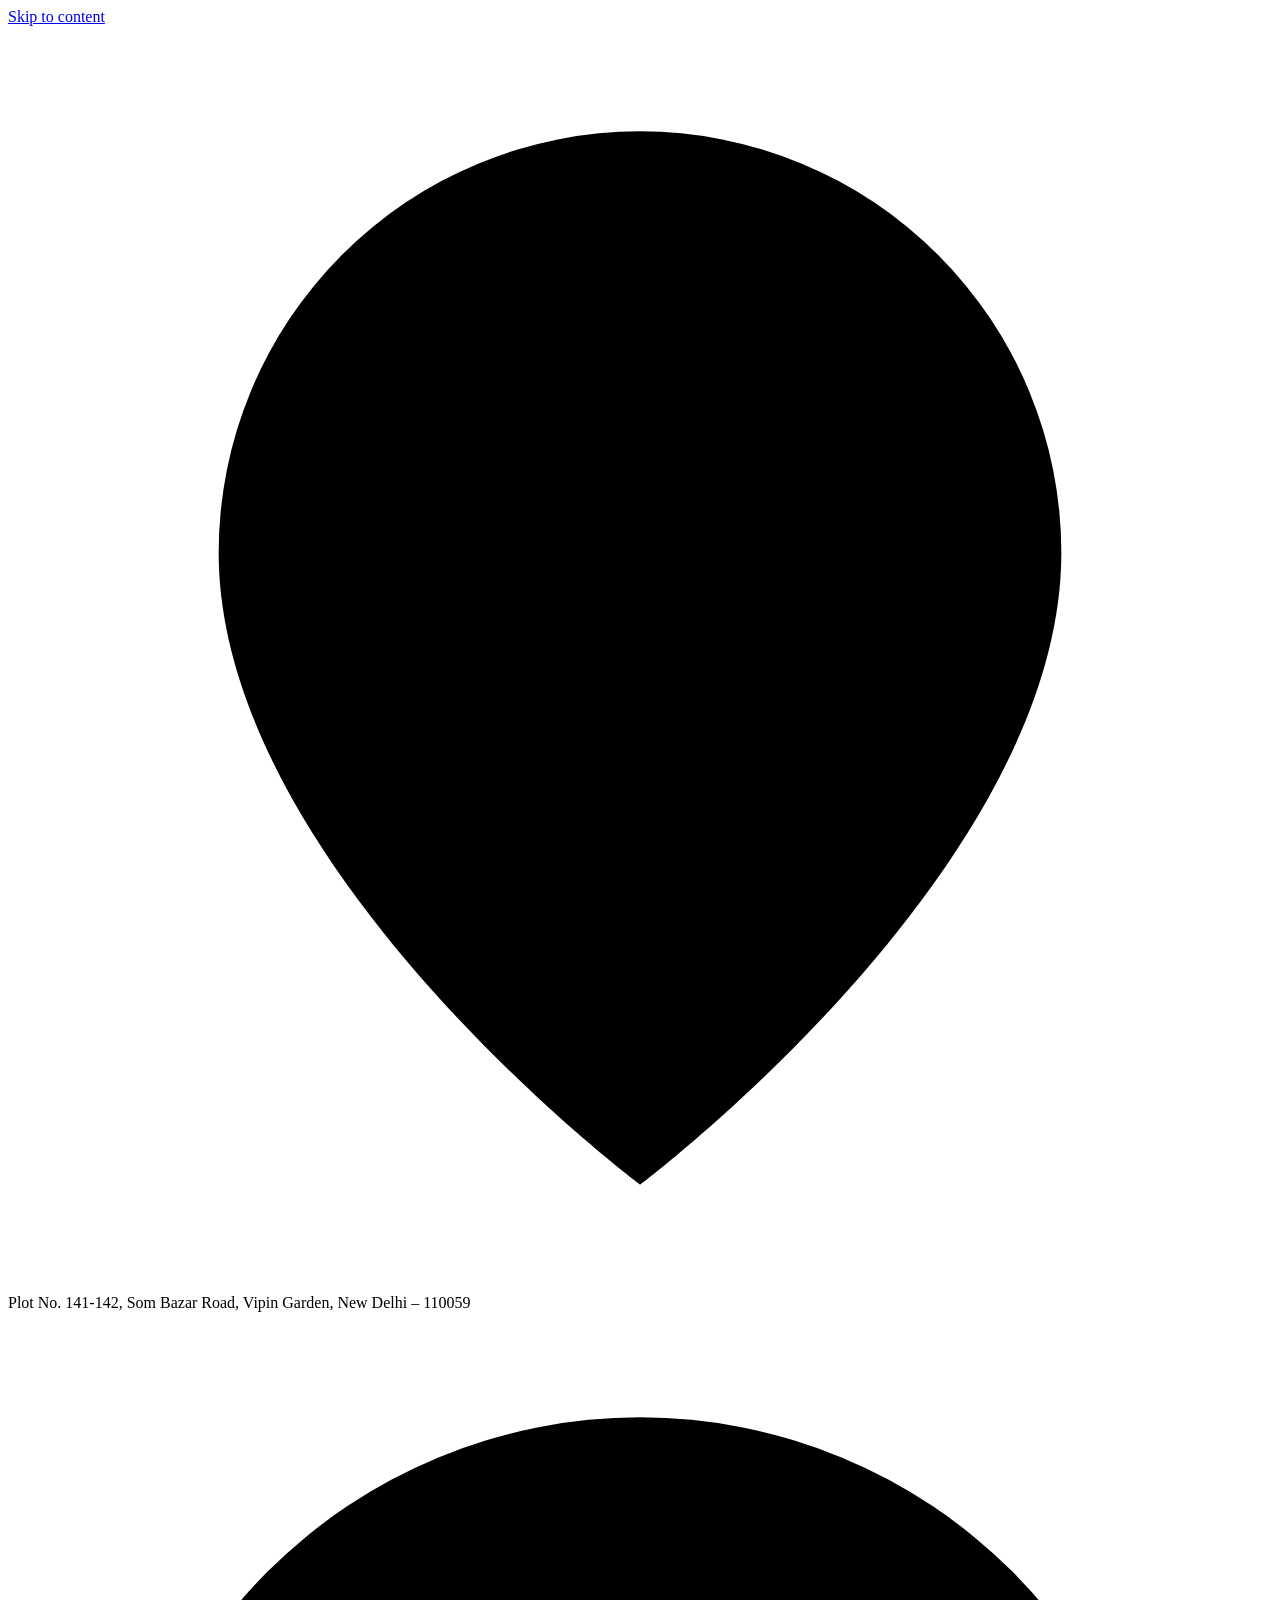
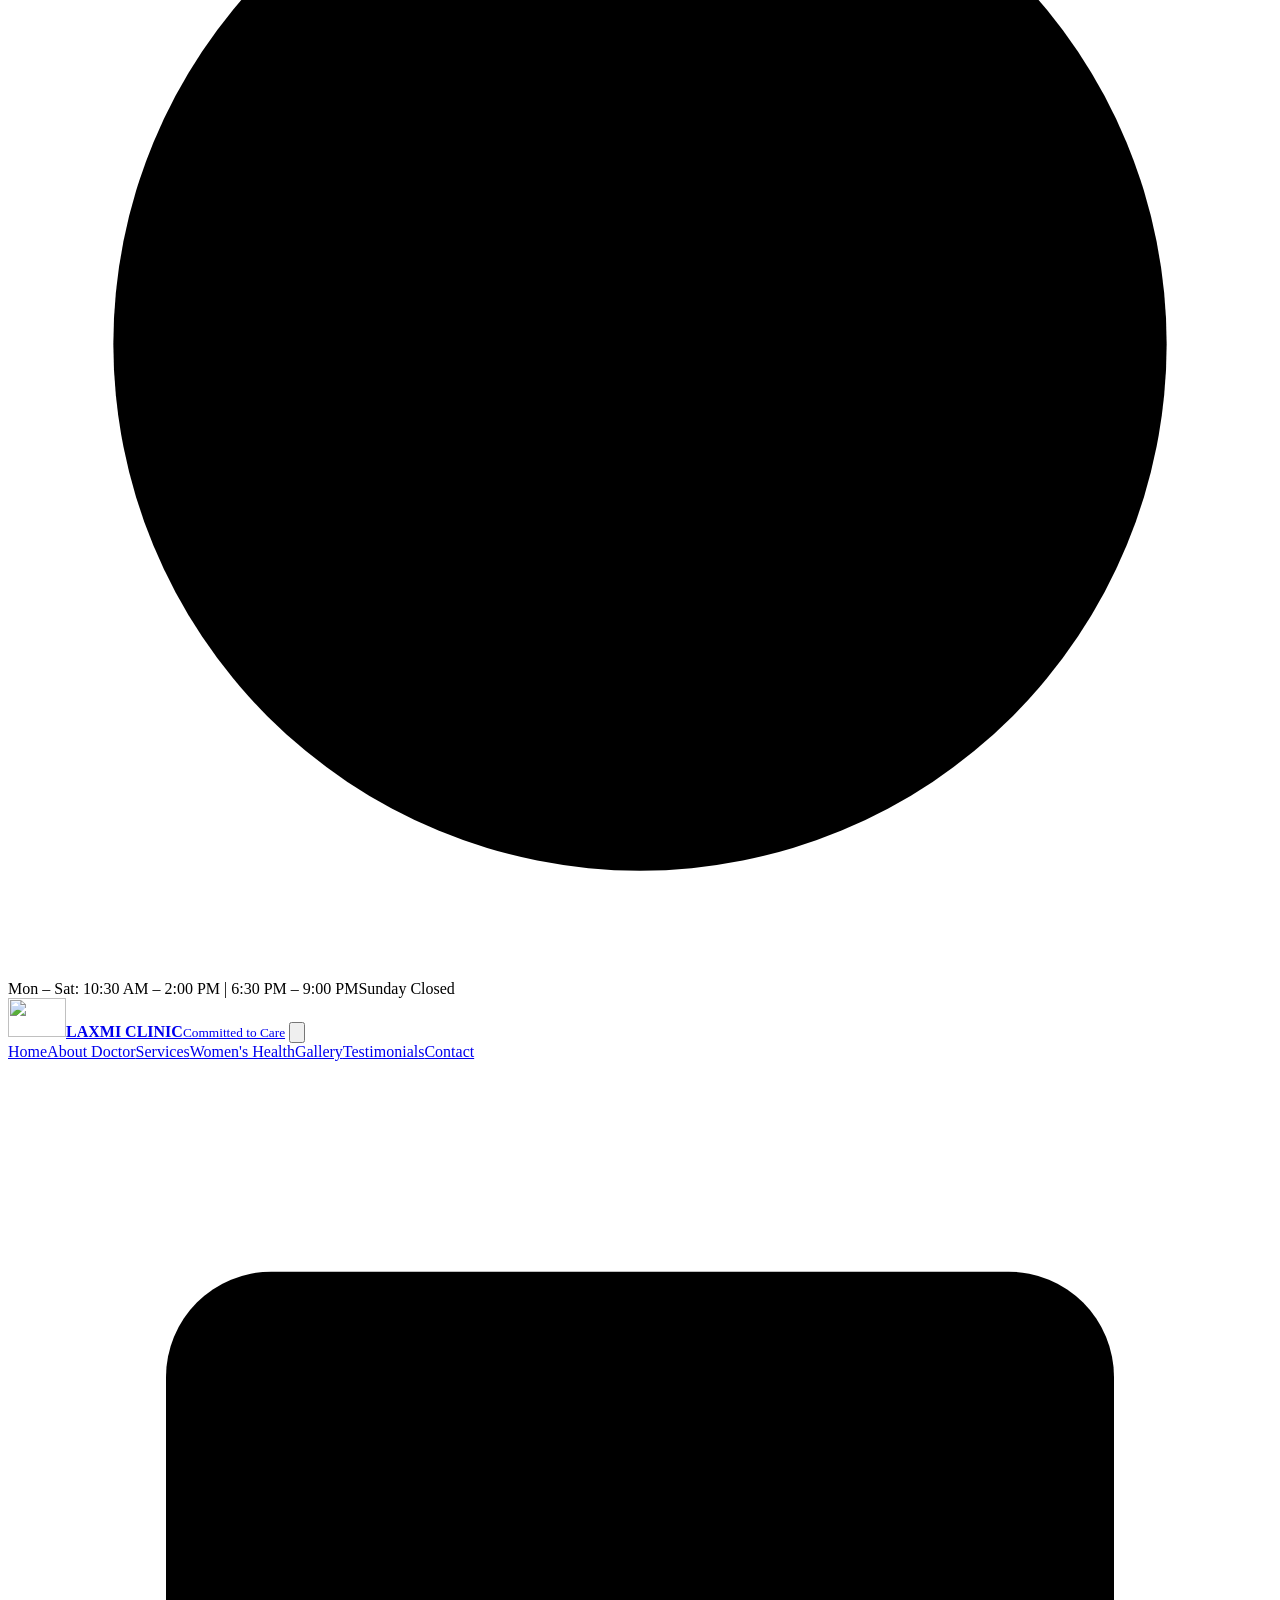
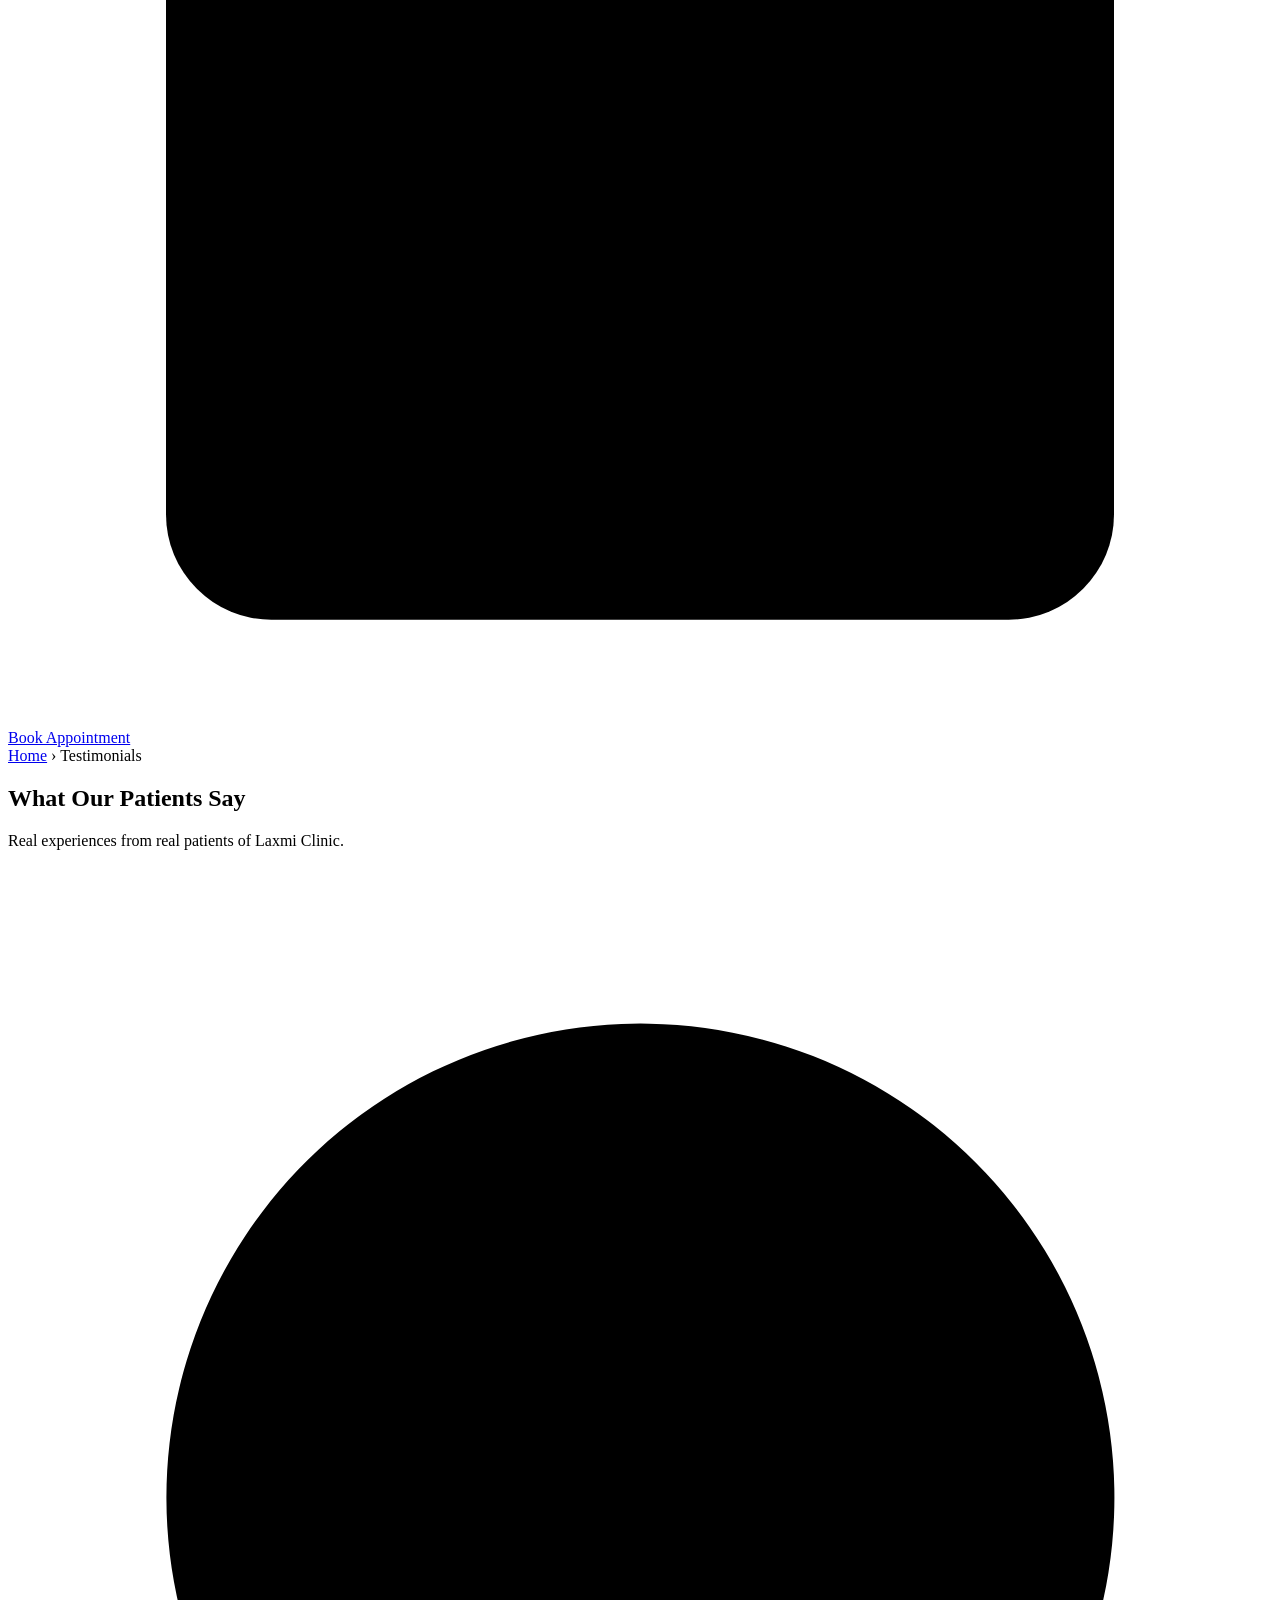
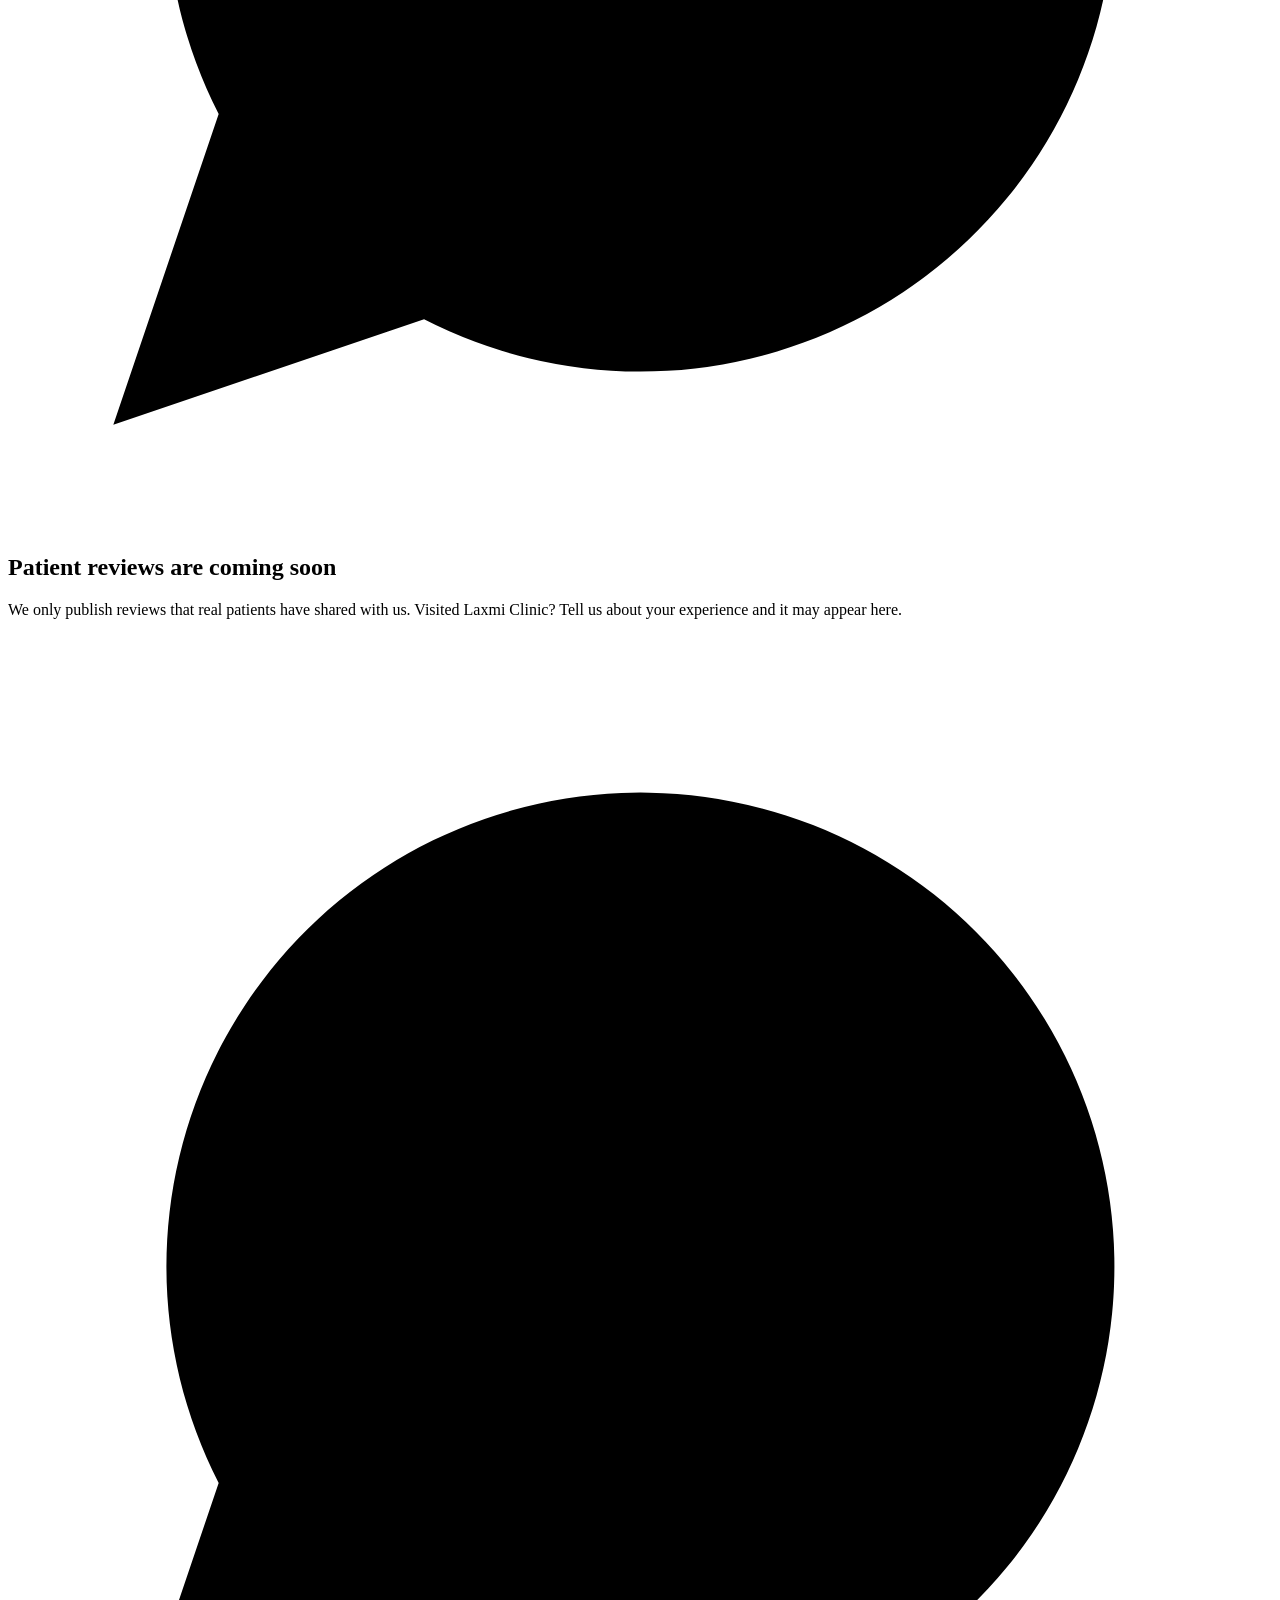
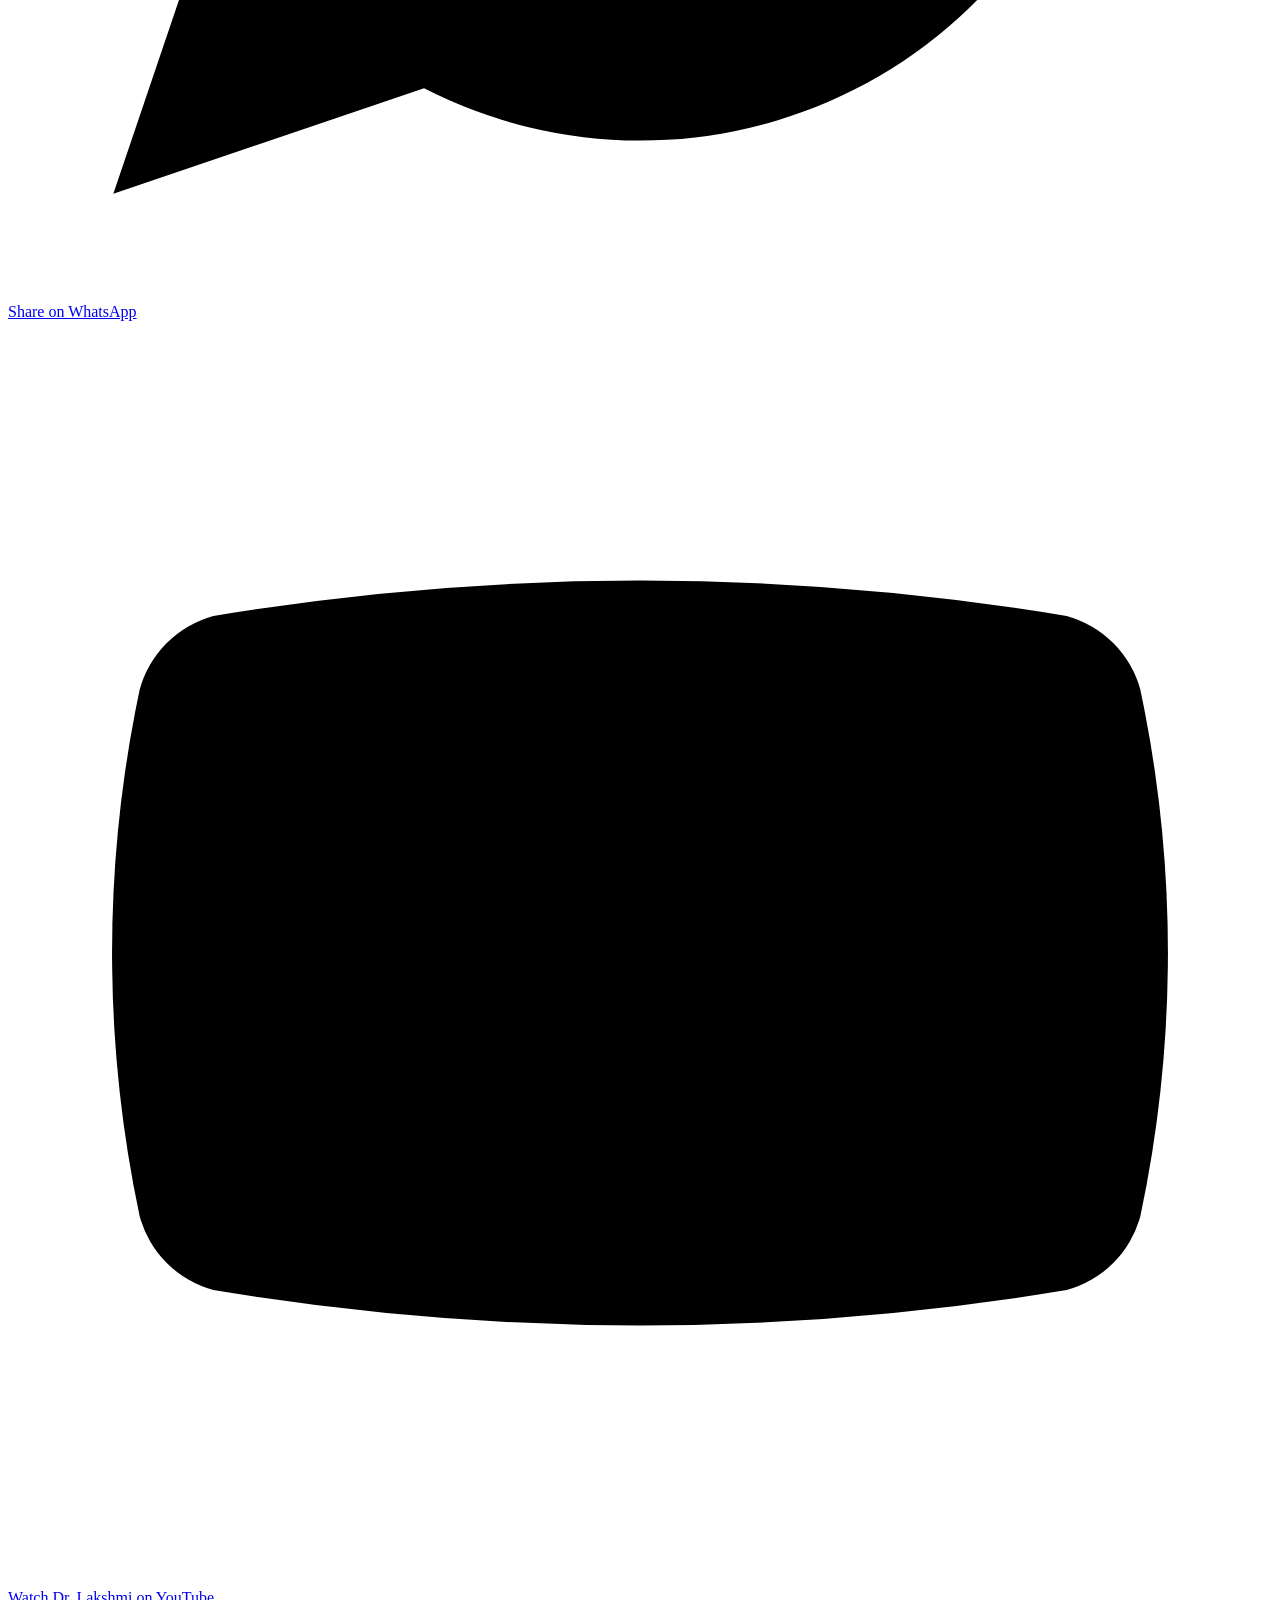
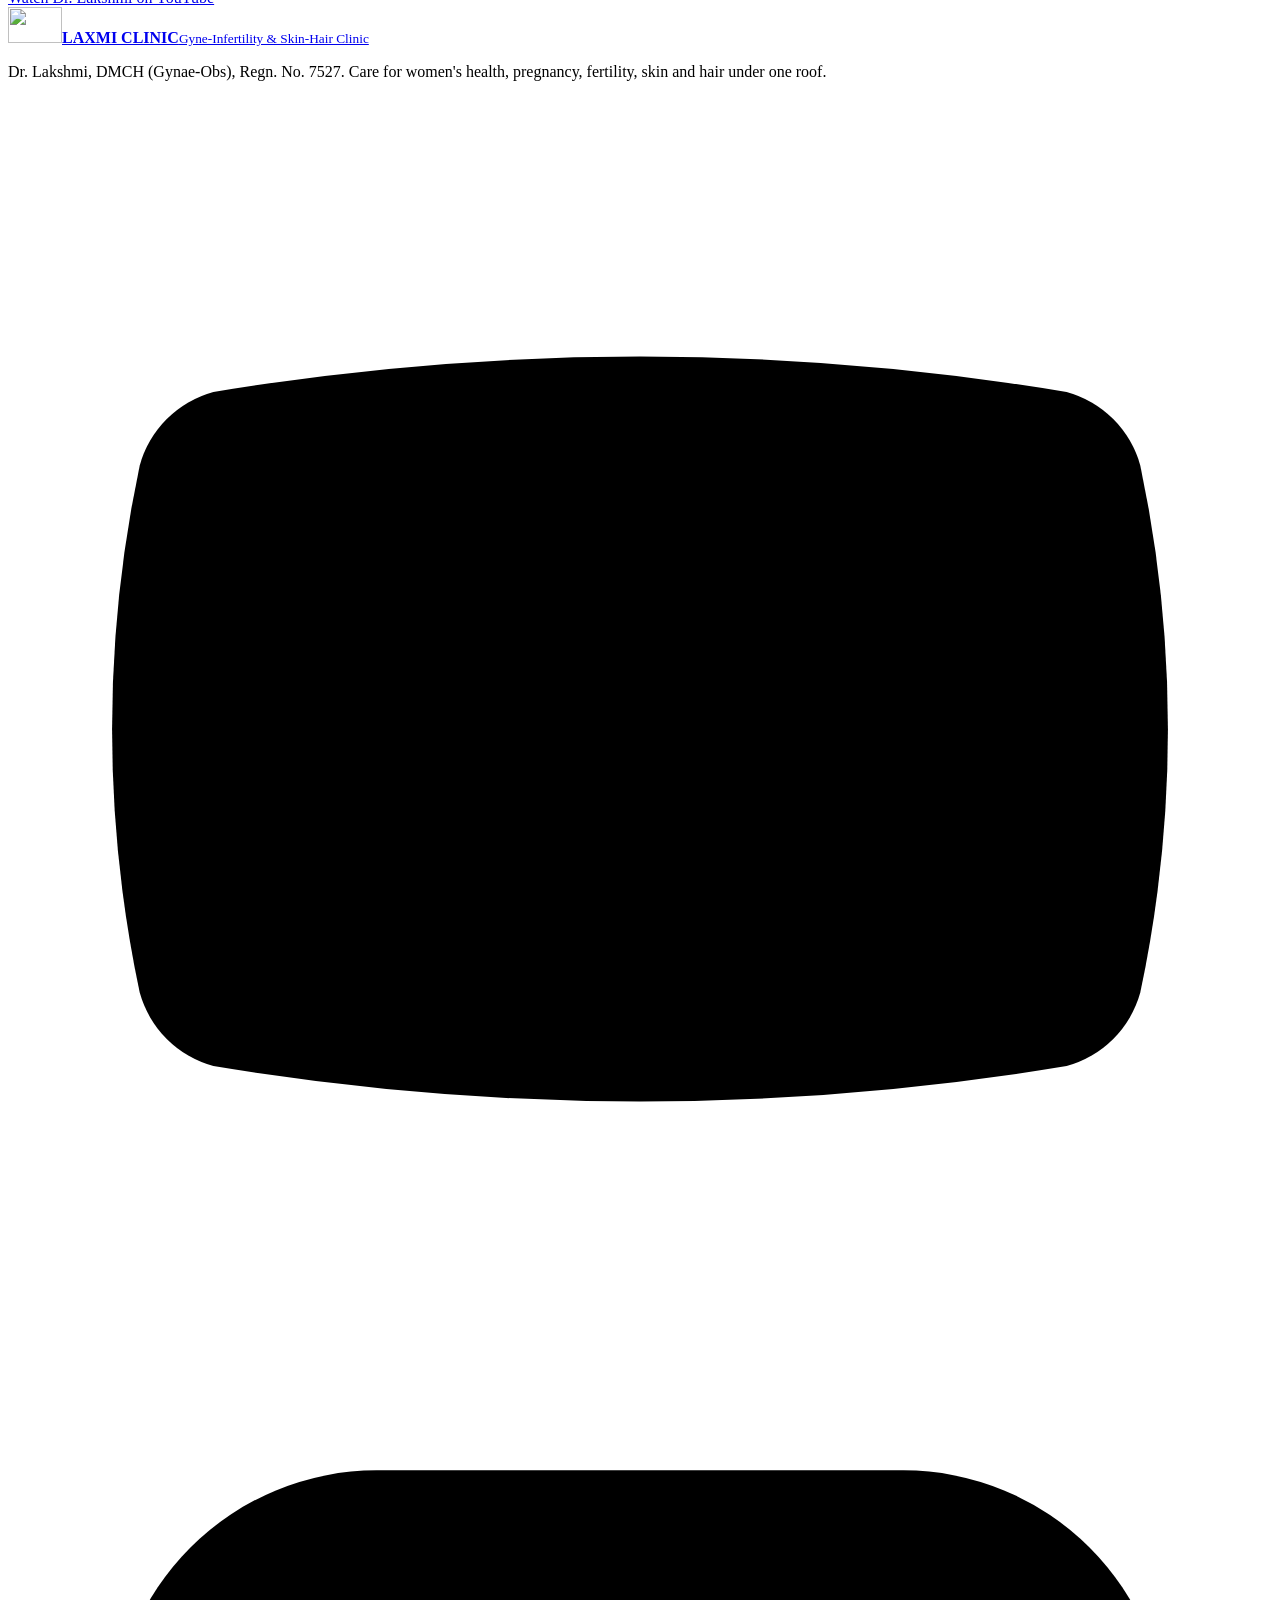
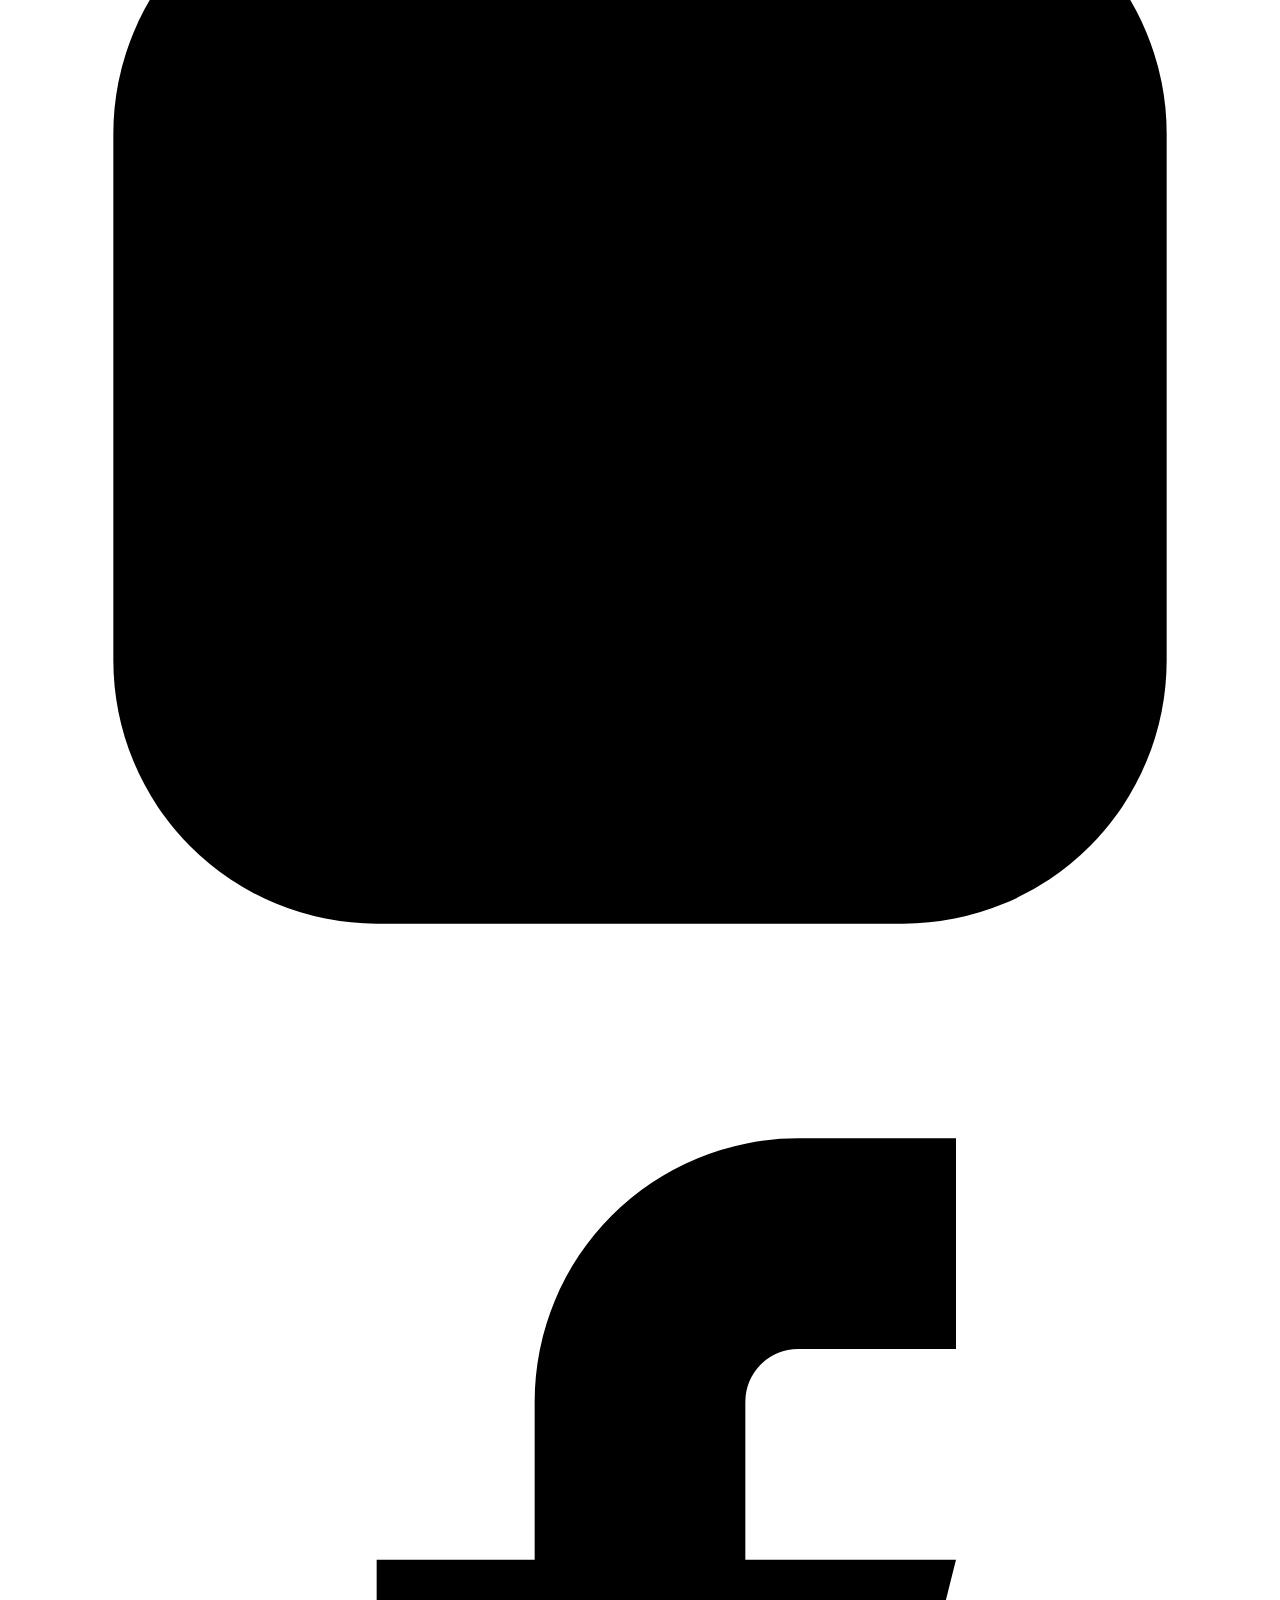
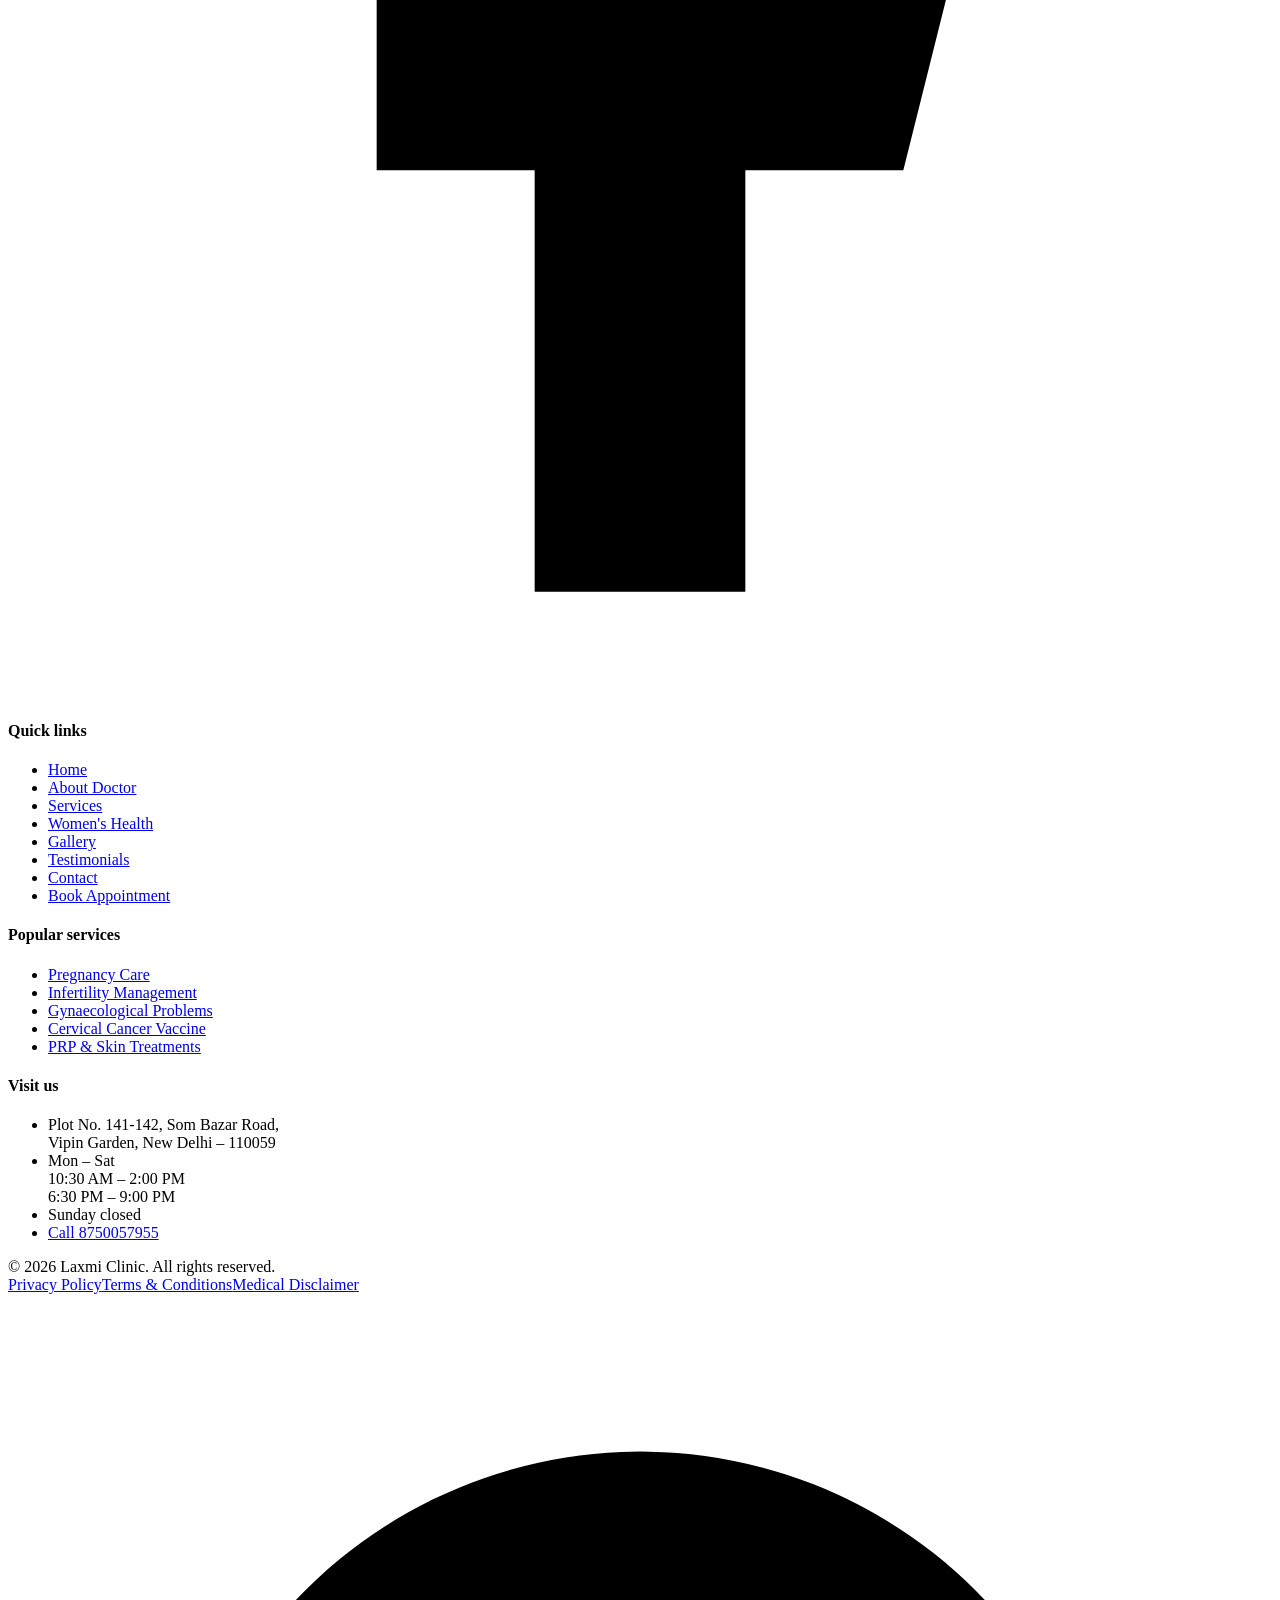
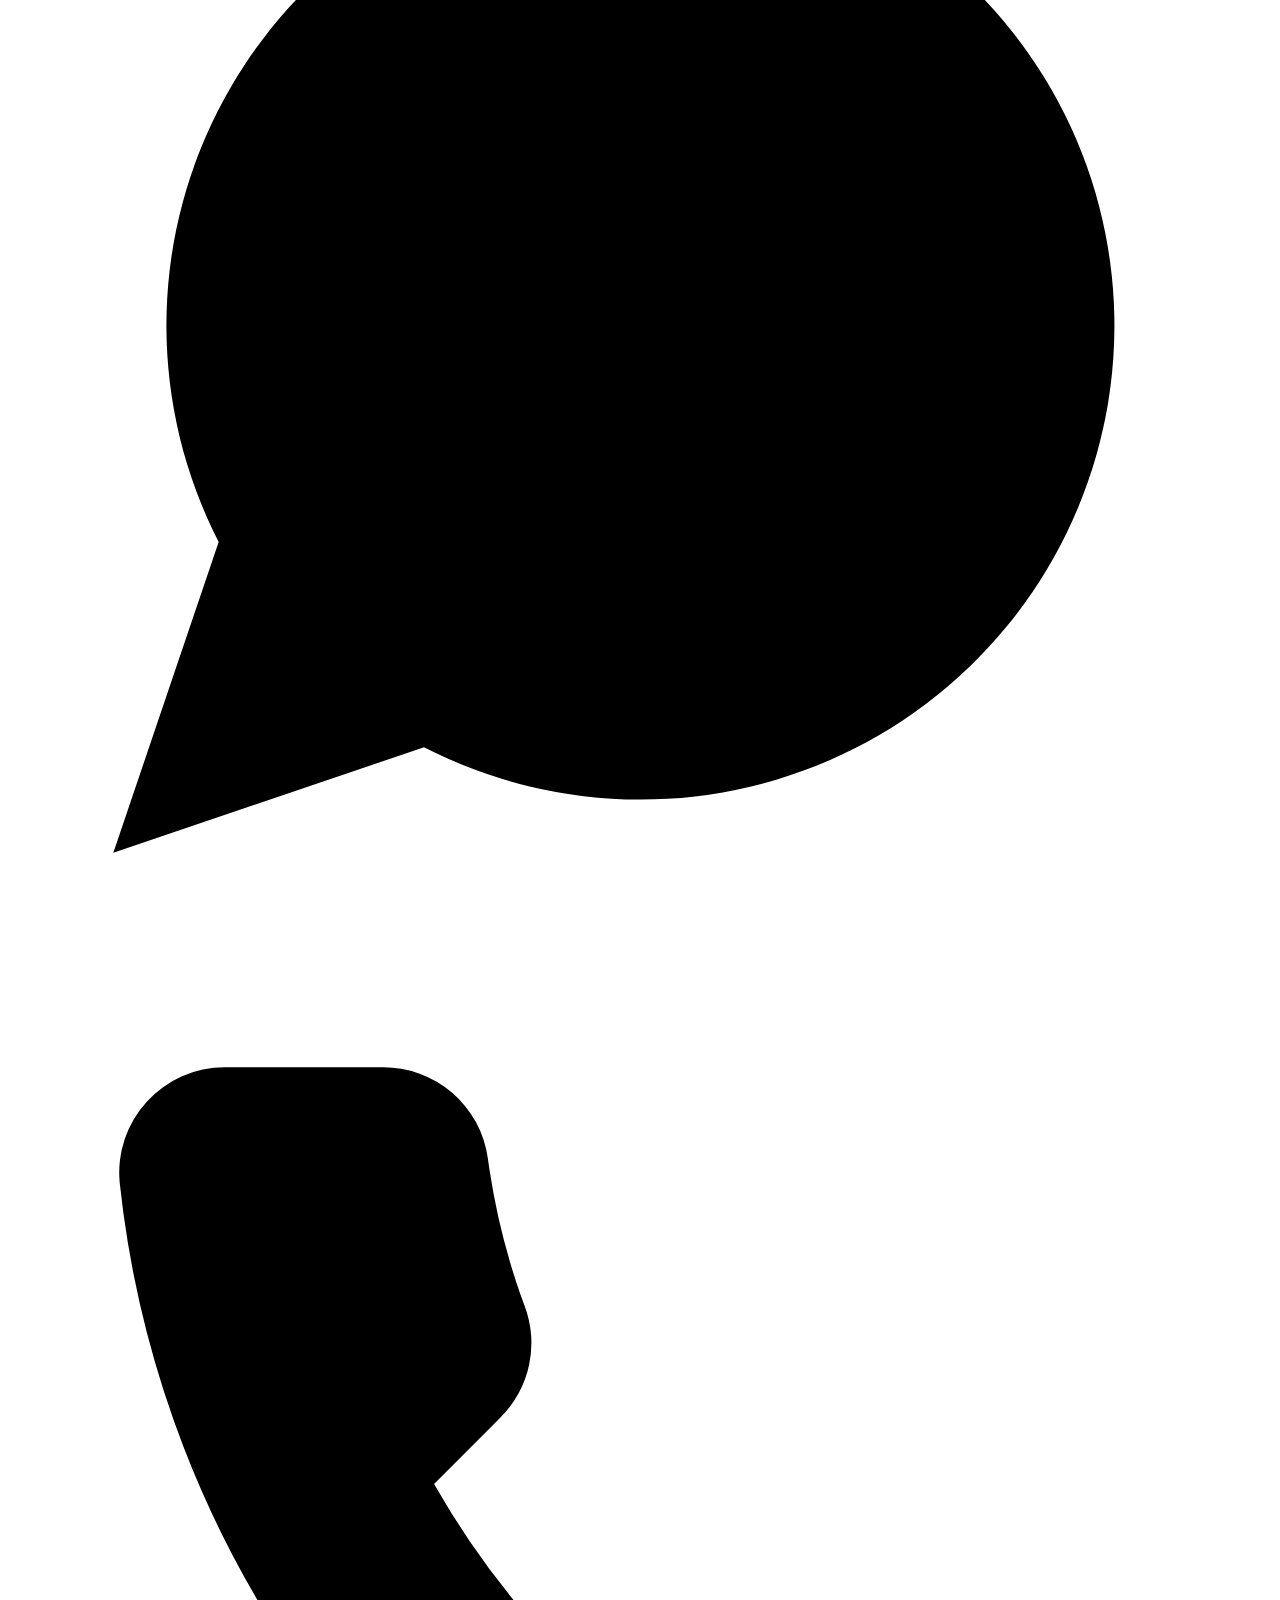
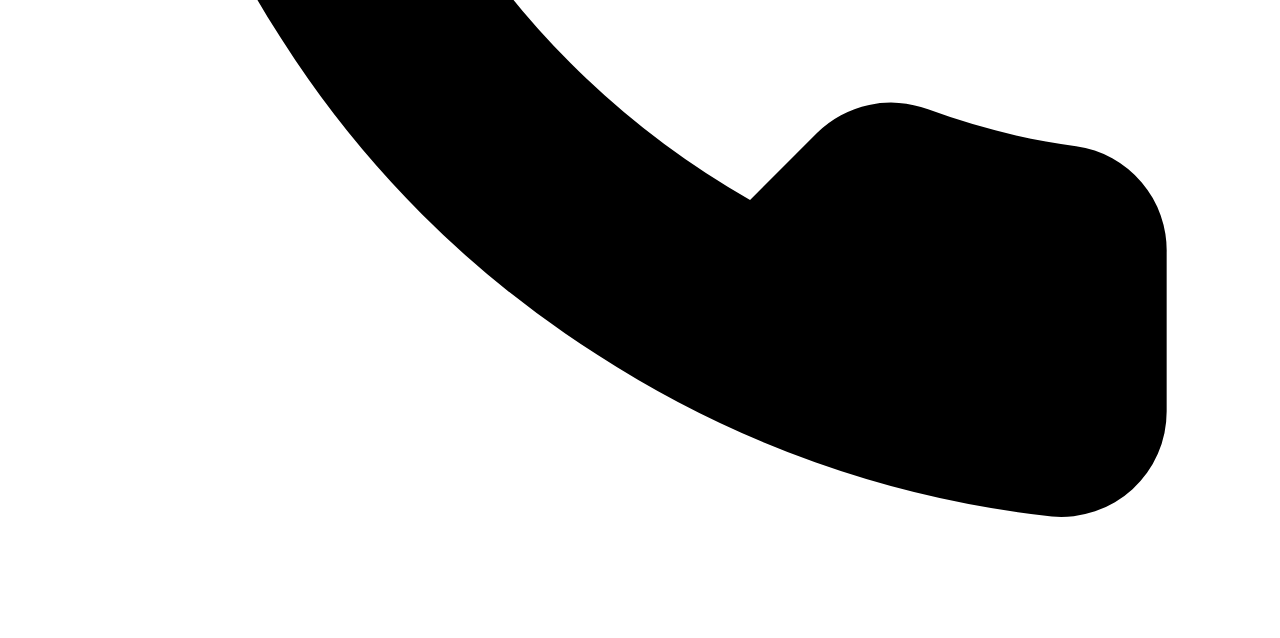
==== testimonials.html @ d9fd0079 "Add files via upload" ====
<!DOCTYPE html>
<html lang="en">
<head>
<meta charset="utf-8">
<meta name="viewport" content="width=device-width, initial-scale=1, viewport-fit=cover">
<title>Testimonials | Laxmi Clinic, Vipin Garden</title>
<meta name="claude:viewport-fit-sides" content="cover">
<meta name="description" content="Patient experiences at Laxmi Clinic.">
<meta name="theme-color" content="#4a1561">
<meta name="color-scheme" content="light">
<meta property="og:title" content="Testimonials | Laxmi Clinic, Vipin Garden">
<meta property="og:description" content="Patient experiences at Laxmi Clinic.">
<meta property="og:image" content="assets/img/dr-lakshmi-hero.jpg">
<link rel="icon" type="image/png" href="assets/img/favicon.png">
<link rel="preconnect" href="https://fonts.googleapis.com">
<link rel="preconnect" href="https://fonts.gstatic.com" crossorigin>
<link rel="stylesheet" href="https://fonts.googleapis.com/css2?family=Lexend:wght@400;500;600;700&family=Nunito+Sans:wght@400;600;700&family=Hind:wght@400;500;600&display=swap">
<link rel="stylesheet" href="assets/css/style.css">
</head>
<body>
<a class="sr-only" href="#main">Skip to content</a>
<div class="topbar"><div class="wrap">
  <span class="addr"><svg class="icon" viewBox="0 0 24 24" aria-hidden="true"><path d="M20 10c0 6-8 12-8 12s-8-6-8-12a8 8 0 0 1 16 0Z"/><circle cx="12" cy="10" r="3"/></svg> Plot No. 141-142, Som Bazar Road, Vipin Garden, New Delhi – 110059</span>
  <div class="group"><span><svg class="icon" viewBox="0 0 24 24" aria-hidden="true"><circle cx="12" cy="12" r="10"/><path d="M12 6v6l4 2"/></svg> Mon – Sat: 10:30 AM – 2:00 PM | 6:30 PM – 9:00 PM</span><span class="closed">Sunday Closed</span></div>
</div></div>
<header class="site-header"><div class="wrap">
  <a class="brand" href="index.html" aria-label="Laxmi Clinic home"><img src="assets/img/logo-mark.png" alt="" width="58" height="39"><span><b>LAXMI CLINIC</b><small>Committed to Care</small></span></a>
  <button class="menu-btn" aria-expanded="false" aria-controls="site-nav" aria-label="Open menu"><svg class="icon" viewBox="0 0 24 24" aria-hidden="true"><path d="M4 6h16M4 12h16M4 18h16"/></svg></button>
  <nav class="nav" id="site-nav" aria-label="Main"><a href="index.html">Home</a><a href="about.html">About Doctor</a><a href="services.html">Services</a><a href="womens-health.html">Women's Health</a><a href="gallery.html">Gallery</a><a href="testimonials.html" class="active" aria-current="page">Testimonials</a><a href="contact.html">Contact</a><a class="btn btn-primary btn-sm" href="book-appointment.html"><svg class="icon" viewBox="0 0 24 24" aria-hidden="true"><rect x="3" y="4" width="18" height="18" rx="2"/><path d="M16 2v4M8 2v4M3 10h18"/></svg> Book Appointment</a></nav>
</div></header>
<main id="main">
<section class="page-head"><div class="wrap">
  <div class="crumbs"><a href="index.html">Home</a> › <span>Testimonials</span></div>
  <h1>What Our Patients Say</h1><p>Real experiences from real patients of Laxmi Clinic.</p>
</div></section>

<section class="section"><div class="wrap">
  <!-- To add a real review, copy this block inside <div class="reviews"> and remove the "empty-reviews" box below:
  <article class="review"><div class="stars">★★★★★</div><p>“Review text here.”</p><b>Patient first name</b></article>
  -->
  <div class="reviews"></div>
  <div class="empty-reviews">
    <svg class="icon" viewBox="0 0 24 24" aria-hidden="true"><path d="M7.9 20A9 9 0 1 0 4 16.1L2 22Z"/><path d="M8 12h.01M12 12h.01M16 12h.01"/></svg>
    <h2>Patient reviews are coming soon</h2>
    <p>We only publish reviews that real patients have shared with us. Visited Laxmi Clinic? Tell us about your experience and it may appear here.</p>
    <div class="row">
      <a class="btn btn-wa" href="https://wa.me/918750057955?text=Hello%20Laxmi%20Clinic%2C%20I%20want%20to%20share%20my%20experience%3A%20" target="_blank" rel="noopener"><svg class="icon" viewBox="0 0 24 24" aria-hidden="true"><path d="M7.9 20A9 9 0 1 0 4 16.1L2 22Z"/><path d="M8 12h.01M12 12h.01M16 12h.01"/></svg> Share on WhatsApp</a>
      <a class="btn btn-outline" href="https://www.youtube.com/@thedrlakshmi24" target="_blank" rel="noopener"><svg class="icon" viewBox="0 0 24 24" aria-hidden="true"><path d="M2.5 17a24.12 24.12 0 0 1 0-10 2 2 0 0 1 1.4-1.4 49.56 49.56 0 0 1 16.2 0A2 2 0 0 1 21.5 7a24.12 24.12 0 0 1 0 10 2 2 0 0 1-1.4 1.4 49.55 49.55 0 0 1-16.2 0A2 2 0 0 1 2.5 17"/><path d="m10 15 5-3-5-3z"/></svg> Watch Dr. Lakshmi on YouTube</a>
    </div>
  </div>
</div></section>
</main>
<footer class="site-footer"><div class="wrap">
  <div class="foot-grid">
    <div class="foot-brand">
      <a class="logo-chip" href="index.html"><img src="assets/img/logo-mark.png" alt="" width="54" height="36"><span><b>LAXMI CLINIC</b><small>Gyne-Infertility &amp; Skin-Hair Clinic</small></span></a>
      <p>Dr. Lakshmi, DMCH (Gynae-Obs), Regn. No. 7527. Care for women's health, pregnancy, fertility, skin and hair under one roof.</p>
      <div class="foot-social">
        <a href="https://www.youtube.com/@thedrlakshmi24" target="_blank" rel="noopener" aria-label="YouTube"><svg class="icon" viewBox="0 0 24 24" aria-hidden="true"><path d="M2.5 17a24.12 24.12 0 0 1 0-10 2 2 0 0 1 1.4-1.4 49.56 49.56 0 0 1 16.2 0A2 2 0 0 1 21.5 7a24.12 24.12 0 0 1 0 10 2 2 0 0 1-1.4 1.4 49.55 49.55 0 0 1-16.2 0A2 2 0 0 1 2.5 17"/><path d="m10 15 5-3-5-3z"/></svg></a>
        <a href="https://www.instagram.com/thedrlakshmi" target="_blank" rel="noopener" aria-label="Instagram"><svg class="icon" viewBox="0 0 24 24" aria-hidden="true"><rect x="2" y="2" width="20" height="20" rx="5"/><path d="M16 11.37A4 4 0 1 1 12.63 8 4 4 0 0 1 16 11.37zM17.5 6.5h.01"/></svg></a>
        <a href="https://www.facebook.com/search/top?q=Laxmi%20Clinic%20Vipin%20Garden" target="_blank" rel="noopener" aria-label="Facebook"><svg class="icon" viewBox="0 0 24 24" aria-hidden="true"><path d="M18 2h-3a5 5 0 0 0-5 5v3H7v4h3v8h4v-8h3l1-4h-4V7a1 1 0 0 1 1-1h3z"/></svg></a>
      </div>
    </div>
    <div><h4>Quick links</h4><ul><li><a href="index.html">Home</a></li><li><a href="about.html">About Doctor</a></li><li><a href="services.html">Services</a></li><li><a href="womens-health.html">Women's Health</a></li><li><a href="gallery.html">Gallery</a></li><li><a href="testimonials.html">Testimonials</a></li><li><a href="contact.html">Contact</a></li><li><a href="book-appointment.html">Book Appointment</a></li></ul></div>
    <div><h4>Popular services</h4><ul>
      <li><a href="womens-health.html#wh-pregnancy">Pregnancy Care</a></li><li><a href="womens-health.html#wh-infertility">Infertility Management</a></li>
      <li><a href="womens-health.html#wh-gynae">Gynaecological Problems</a></li><li><a href="womens-health.html#wh-cervical">Cervical Cancer Vaccine</a></li>
      <li><a href="services.html#skin">PRP &amp; Skin Treatments</a></li></ul></div>
    <div><h4>Visit us</h4><ul>
      <li>Plot No. 141-142, Som Bazar Road,<br>Vipin Garden, New Delhi – 110059</li>
      <li>Mon – Sat<br>10:30 AM – 2:00 PM<br>6:30 PM – 9:00 PM</li>
      <li>Sunday closed</li>
      <li><a href="tel:+918750057955">Call 8750057955</a></li></ul></div>
  </div>
  <div class="foot-bottom">
    <span>© <span data-year>2026</span> Laxmi Clinic. All rights reserved.</span>
    <nav aria-label="Legal"><a href="legal.html#privacy">Privacy Policy</a><a href="legal.html#terms">Terms &amp; Conditions</a><a href="legal.html#disclaimer">Medical Disclaimer</a></nav>
  </div>
</div></footer>
<div class="fab">
  <a class="f-wa" href="https://wa.me/918750057955?text=Hello%20Laxmi%20Clinic%2C%20I%20want%20to%20book%20an%20appointment." target="_blank" rel="noopener" aria-label="Chat on WhatsApp"><svg class="icon" viewBox="0 0 24 24" aria-hidden="true"><path d="M7.9 20A9 9 0 1 0 4 16.1L2 22Z"/><path d="M8 12h.01M12 12h.01M16 12h.01"/></svg></a>
  <a class="f-call" href="tel:+918750057955" aria-label="Call the clinic"><svg class="icon" viewBox="0 0 24 24" aria-hidden="true"><path d="M22 16.92v3a2 2 0 0 1-2.18 2 19.79 19.79 0 0 1-8.63-3.07 19.5 19.5 0 0 1-6-6 19.79 19.79 0 0 1-3.07-8.67A2 2 0 0 1 4.11 2h3a2 2 0 0 1 2 1.72c.13.96.36 1.9.7 2.81a2 2 0 0 1-.45 2.11L8.09 9.91a16 16 0 0 0 6 6l1.27-1.27a2 2 0 0 1 2.11-.45c.91.34 1.85.57 2.81.7A2 2 0 0 1 22 16.92z"/></svg></a>
</div>
<dialog class="lightbox" id="lightbox"><button class="close" aria-label="Close"><svg class="icon" viewBox="0 0 24 24" aria-hidden="true"><path d="M18 6 6 18M6 6l12 12"/></svg></button><img src="" alt=""><p></p></dialog>
<script src="assets/js/main.js"></script>
</body>
</html>
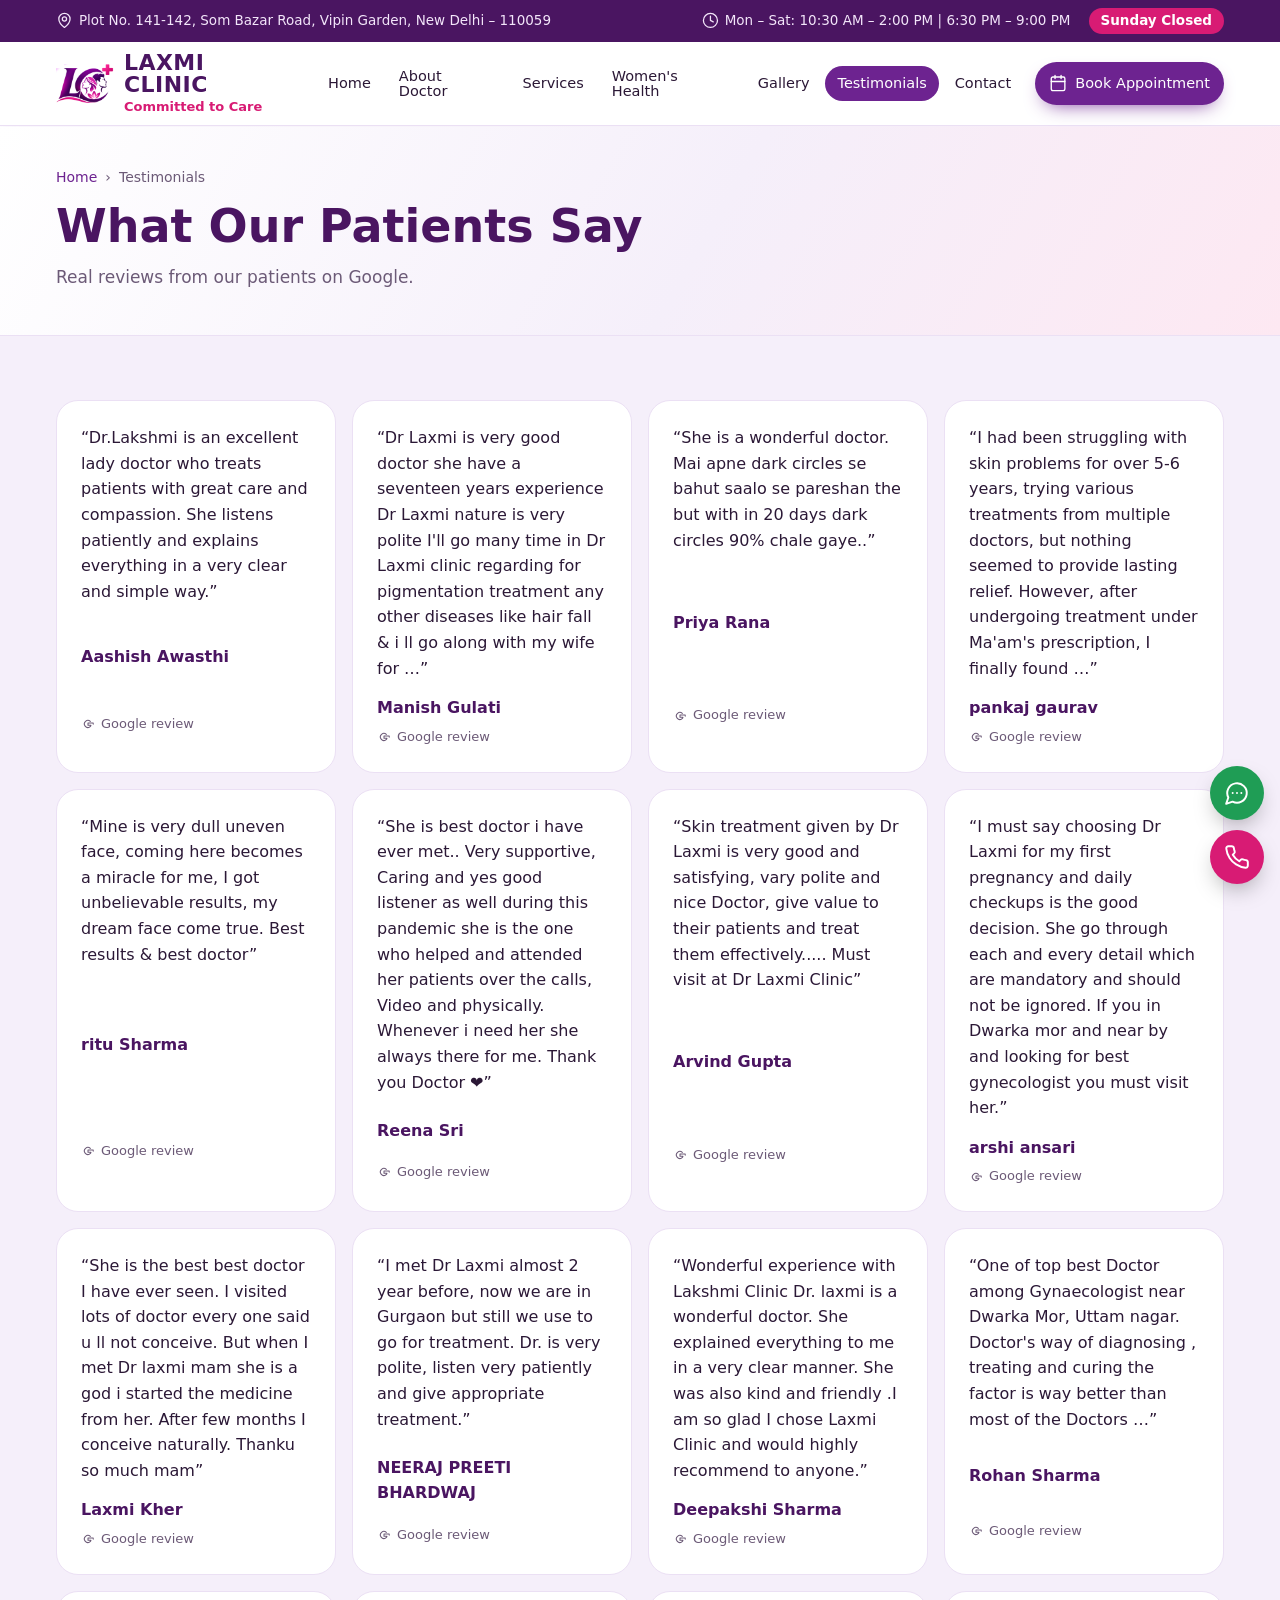
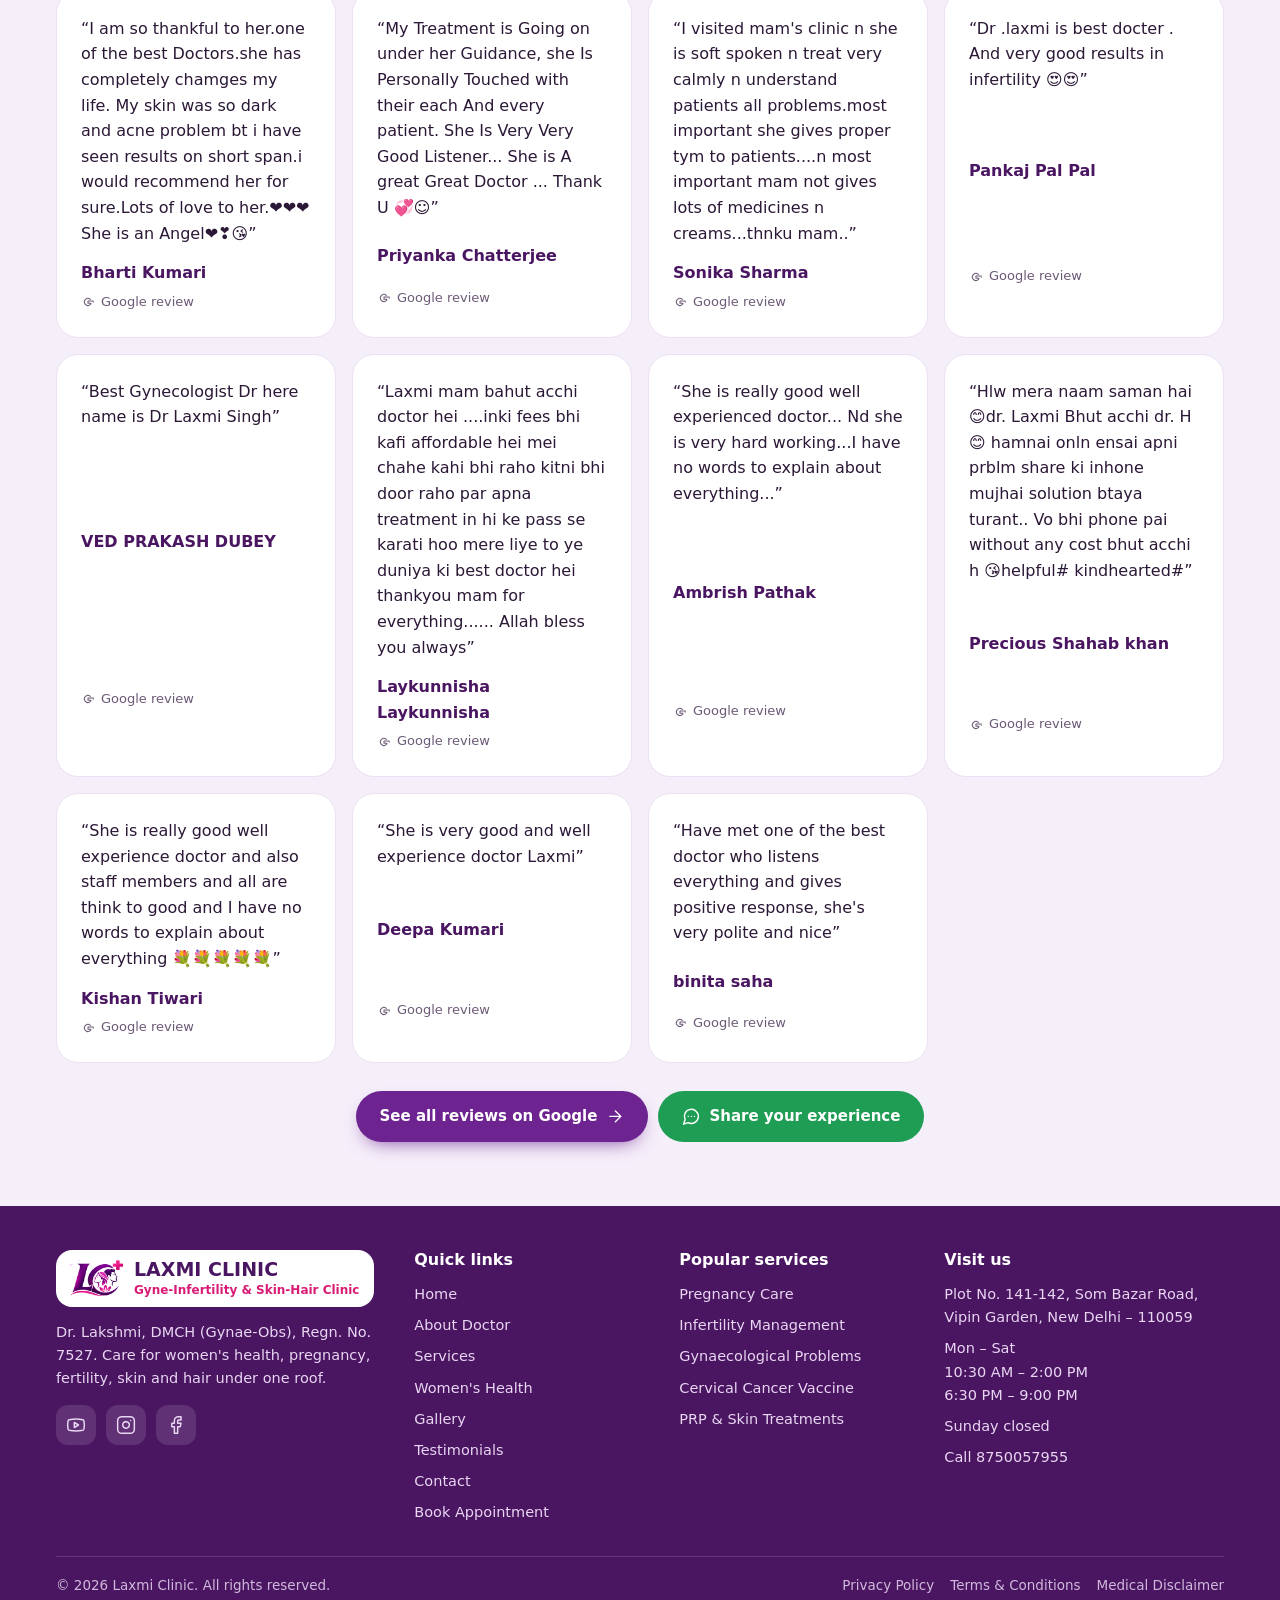
==== commit 2f5192bd: "Add Google patient reviews" ====
--- a/testimonials.html
+++ b/testimonials.html
@@ -31,22 +31,38 @@
 <main id="main">
 <section class="page-head"><div class="wrap">
   <div class="crumbs"><a href="index.html">Home</a> › <span>Testimonials</span></div>
-  <h1>What Our Patients Say</h1><p>Real experiences from real patients of Laxmi Clinic.</p>
+  <h1>What Our Patients Say</h1><p>Real reviews from our patients on Google.</p>
 </div></section>
 
 <section class="section"><div class="wrap">
-  <!-- To add a real review, copy this block inside <div class="reviews"> and remove the "empty-reviews" box below:
-  <article class="review"><div class="stars">★★★★★</div><p>“Review text here.”</p><b>Patient first name</b></article>
-  -->
-  <div class="reviews"></div>
-  <div class="empty-reviews">
-    <svg class="icon" viewBox="0 0 24 24" aria-hidden="true"><path d="M7.9 20A9 9 0 1 0 4 16.1L2 22Z"/><path d="M8 12h.01M12 12h.01M16 12h.01"/></svg>
-    <h2>Patient reviews are coming soon</h2>
-    <p>We only publish reviews that real patients have shared with us. Visited Laxmi Clinic? Tell us about your experience and it may appear here.</p>
-    <div class="row">
-      <a class="btn btn-wa" href="https://wa.me/918750057955?text=Hello%20Laxmi%20Clinic%2C%20I%20want%20to%20share%20my%20experience%3A%20" target="_blank" rel="noopener"><svg class="icon" viewBox="0 0 24 24" aria-hidden="true"><path d="M7.9 20A9 9 0 1 0 4 16.1L2 22Z"/><path d="M8 12h.01M12 12h.01M16 12h.01"/></svg> Share on WhatsApp</a>
-      <a class="btn btn-outline" href="https://www.youtube.com/@thedrlakshmi24" target="_blank" rel="noopener"><svg class="icon" viewBox="0 0 24 24" aria-hidden="true"><path d="M2.5 17a24.12 24.12 0 0 1 0-10 2 2 0 0 1 1.4-1.4 49.56 49.56 0 0 1 16.2 0A2 2 0 0 1 21.5 7a24.12 24.12 0 0 1 0 10 2 2 0 0 1-1.4 1.4 49.55 49.55 0 0 1-16.2 0A2 2 0 0 1 2.5 17"/><path d="m10 15 5-3-5-3z"/></svg> Watch Dr. Lakshmi on YouTube</a>
-    </div>
+  <div class="reviews">
+    <article class="review"><p>“Dr.Lakshmi is an excellent lady doctor who treats patients with great care and compassion. She listens patiently and explains everything in a very clear and simple way.”</p><b>Aashish Awasthi</b><span class="review-src"><svg class="icon" viewBox="0 0 24 24" aria-hidden="true"><path d="M21 12.2c0-.7-.1-1.4-.2-2H12v3.8h5.1a4.5 4.5 0 0 1-1.9 2.9A6 6 0 1 1 16 7.6"/></svg> Google review</span></article>
+    <article class="review"><p>“Dr Laxmi is very good doctor she have a seventeen years experience Dr Laxmi nature is very polite I'll go many time in Dr Laxmi clinic regarding for pigmentation treatment any other diseases like hair fall &amp; i ll go along with my wife for …”</p><b>Manish Gulati</b><span class="review-src"><svg class="icon" viewBox="0 0 24 24" aria-hidden="true"><path d="M21 12.2c0-.7-.1-1.4-.2-2H12v3.8h5.1a4.5 4.5 0 0 1-1.9 2.9A6 6 0 1 1 16 7.6"/></svg> Google review</span></article>
+    <article class="review"><p>“She is a wonderful doctor. Mai apne dark circles se bahut saalo se pareshan the but with in 20 days dark circles 90% chale gaye..”</p><b>Priya Rana</b><span class="review-src"><svg class="icon" viewBox="0 0 24 24" aria-hidden="true"><path d="M21 12.2c0-.7-.1-1.4-.2-2H12v3.8h5.1a4.5 4.5 0 0 1-1.9 2.9A6 6 0 1 1 16 7.6"/></svg> Google review</span></article>
+    <article class="review"><p>“I had been struggling with skin problems for over 5-6 years, trying various treatments from multiple doctors, but nothing seemed to provide lasting relief. However, after undergoing treatment under Ma'am's prescription, I finally found …”</p><b>pankaj gaurav</b><span class="review-src"><svg class="icon" viewBox="0 0 24 24" aria-hidden="true"><path d="M21 12.2c0-.7-.1-1.4-.2-2H12v3.8h5.1a4.5 4.5 0 0 1-1.9 2.9A6 6 0 1 1 16 7.6"/></svg> Google review</span></article>
+    <article class="review"><p>“Mine is very dull uneven face, coming here becomes a miracle for me, I got unbelievable results, my dream face come true. Best results &amp; best doctor”</p><b>ritu Sharma</b><span class="review-src"><svg class="icon" viewBox="0 0 24 24" aria-hidden="true"><path d="M21 12.2c0-.7-.1-1.4-.2-2H12v3.8h5.1a4.5 4.5 0 0 1-1.9 2.9A6 6 0 1 1 16 7.6"/></svg> Google review</span></article>
+    <article class="review"><p>“She is best doctor i have ever met.. Very supportive, Caring and yes good listener as well during this pandemic she is the one who helped and attended her patients over the calls, Video and physically. Whenever i need her she always there for me. Thank you Doctor ❤️”</p><b>Reena Sri</b><span class="review-src"><svg class="icon" viewBox="0 0 24 24" aria-hidden="true"><path d="M21 12.2c0-.7-.1-1.4-.2-2H12v3.8h5.1a4.5 4.5 0 0 1-1.9 2.9A6 6 0 1 1 16 7.6"/></svg> Google review</span></article>
+    <article class="review"><p>“Skin treatment given by Dr Laxmi is very good and satisfying, vary polite and nice Doctor, give value to their patients and treat them effectively..... Must visit at Dr Laxmi Clinic”</p><b>Arvind Gupta</b><span class="review-src"><svg class="icon" viewBox="0 0 24 24" aria-hidden="true"><path d="M21 12.2c0-.7-.1-1.4-.2-2H12v3.8h5.1a4.5 4.5 0 0 1-1.9 2.9A6 6 0 1 1 16 7.6"/></svg> Google review</span></article>
+    <article class="review"><p>“I must say choosing Dr Laxmi for my first pregnancy and daily checkups is the good decision. She go through each and every detail which are mandatory and should not be ignored. If you in Dwarka mor and near by and looking for best gynecologist you must visit her.”</p><b>arshi ansari</b><span class="review-src"><svg class="icon" viewBox="0 0 24 24" aria-hidden="true"><path d="M21 12.2c0-.7-.1-1.4-.2-2H12v3.8h5.1a4.5 4.5 0 0 1-1.9 2.9A6 6 0 1 1 16 7.6"/></svg> Google review</span></article>
+    <article class="review"><p>“She is the best best doctor I have ever seen. I visited lots of doctor every one said u ll not conceive. But when I met Dr laxmi mam she is a god i started the medicine from her. After few months I conceive naturally. Thanku so much mam”</p><b>Laxmi Kher</b><span class="review-src"><svg class="icon" viewBox="0 0 24 24" aria-hidden="true"><path d="M21 12.2c0-.7-.1-1.4-.2-2H12v3.8h5.1a4.5 4.5 0 0 1-1.9 2.9A6 6 0 1 1 16 7.6"/></svg> Google review</span></article>
+    <article class="review"><p>“I met Dr Laxmi almost 2 year before, now we are in Gurgaon but still we use to go for treatment. Dr. is very polite, listen very patiently and give appropriate treatment.”</p><b>NEERAJ PREETI BHARDWAJ</b><span class="review-src"><svg class="icon" viewBox="0 0 24 24" aria-hidden="true"><path d="M21 12.2c0-.7-.1-1.4-.2-2H12v3.8h5.1a4.5 4.5 0 0 1-1.9 2.9A6 6 0 1 1 16 7.6"/></svg> Google review</span></article>
+    <article class="review"><p>“Wonderful experience with Lakshmi Clinic Dr. laxmi is a wonderful doctor. She explained everything to me in a very clear manner. She was also kind and friendly .I am so glad I chose Laxmi Clinic and would highly recommend to anyone.”</p><b>Deepakshi Sharma</b><span class="review-src"><svg class="icon" viewBox="0 0 24 24" aria-hidden="true"><path d="M21 12.2c0-.7-.1-1.4-.2-2H12v3.8h5.1a4.5 4.5 0 0 1-1.9 2.9A6 6 0 1 1 16 7.6"/></svg> Google review</span></article>
+    <article class="review"><p>“One of top best Doctor among Gynaecologist near Dwarka Mor, Uttam nagar. Doctor's way of diagnosing , treating and curing the factor is way better than most of the Doctors …”</p><b>Rohan Sharma</b><span class="review-src"><svg class="icon" viewBox="0 0 24 24" aria-hidden="true"><path d="M21 12.2c0-.7-.1-1.4-.2-2H12v3.8h5.1a4.5 4.5 0 0 1-1.9 2.9A6 6 0 1 1 16 7.6"/></svg> Google review</span></article>
+    <article class="review"><p>“I am so thankful to her.one of the best Doctors.she has completely chamges my life. My skin was so dark and acne problem bt i have seen results on short span.i would recommend her for sure.Lots of love to her.❤️❤️❤️She is an Angel❤️❣️😘”</p><b>Bharti Kumari</b><span class="review-src"><svg class="icon" viewBox="0 0 24 24" aria-hidden="true"><path d="M21 12.2c0-.7-.1-1.4-.2-2H12v3.8h5.1a4.5 4.5 0 0 1-1.9 2.9A6 6 0 1 1 16 7.6"/></svg> Google review</span></article>
+    <article class="review"><p>“My Treatment is Going on under her Guidance, she Is Personally Touched with their each And every patient. She Is Very Very Good Listener... She is A great Great Doctor ... Thank U 💞☺️”</p><b>Priyanka Chatterjee</b><span class="review-src"><svg class="icon" viewBox="0 0 24 24" aria-hidden="true"><path d="M21 12.2c0-.7-.1-1.4-.2-2H12v3.8h5.1a4.5 4.5 0 0 1-1.9 2.9A6 6 0 1 1 16 7.6"/></svg> Google review</span></article>
+    <article class="review"><p>“I visited mam's clinic n she is soft spoken n treat very calmly n understand patients all problems.most important she gives proper tym to patients....n most important mam not gives lots of medicines n creams...thnku mam..”</p><b>Sonika Sharma</b><span class="review-src"><svg class="icon" viewBox="0 0 24 24" aria-hidden="true"><path d="M21 12.2c0-.7-.1-1.4-.2-2H12v3.8h5.1a4.5 4.5 0 0 1-1.9 2.9A6 6 0 1 1 16 7.6"/></svg> Google review</span></article>
+    <article class="review"><p>“Dr .laxmi is best docter . And very good results in infertility 😍😍”</p><b>Pankaj Pal Pal</b><span class="review-src"><svg class="icon" viewBox="0 0 24 24" aria-hidden="true"><path d="M21 12.2c0-.7-.1-1.4-.2-2H12v3.8h5.1a4.5 4.5 0 0 1-1.9 2.9A6 6 0 1 1 16 7.6"/></svg> Google review</span></article>
+    <article class="review"><p>“Best Gynecologist Dr here name is Dr Laxmi Singh”</p><b>VED PRAKASH DUBEY</b><span class="review-src"><svg class="icon" viewBox="0 0 24 24" aria-hidden="true"><path d="M21 12.2c0-.7-.1-1.4-.2-2H12v3.8h5.1a4.5 4.5 0 0 1-1.9 2.9A6 6 0 1 1 16 7.6"/></svg> Google review</span></article>
+    <article class="review"><p>“Laxmi mam bahut acchi doctor hei ....inki fees bhi kafi affordable hei mei chahe kahi bhi raho kitni bhi door raho par apna treatment in hi ke pass se karati hoo mere liye to ye duniya ki best doctor hei thankyou mam for everything...... Allah bless you always”</p><b>Laykunnisha Laykunnisha</b><span class="review-src"><svg class="icon" viewBox="0 0 24 24" aria-hidden="true"><path d="M21 12.2c0-.7-.1-1.4-.2-2H12v3.8h5.1a4.5 4.5 0 0 1-1.9 2.9A6 6 0 1 1 16 7.6"/></svg> Google review</span></article>
+    <article class="review"><p>“She is really good well experienced doctor... Nd she is very hard working...I have no words to explain about everything...”</p><b>Ambrish Pathak</b><span class="review-src"><svg class="icon" viewBox="0 0 24 24" aria-hidden="true"><path d="M21 12.2c0-.7-.1-1.4-.2-2H12v3.8h5.1a4.5 4.5 0 0 1-1.9 2.9A6 6 0 1 1 16 7.6"/></svg> Google review</span></article>
+    <article class="review"><p>“Hlw mera naam saman hai😊dr. Laxmi Bhut acchi dr. H😊 hamnai onln ensai apni prblm share ki inhone mujhai solution btaya turant.. Vo bhi phone pai without any cost bhut acchi h 😘helpful# kindhearted#”</p><b>Precious Shahab khan</b><span class="review-src"><svg class="icon" viewBox="0 0 24 24" aria-hidden="true"><path d="M21 12.2c0-.7-.1-1.4-.2-2H12v3.8h5.1a4.5 4.5 0 0 1-1.9 2.9A6 6 0 1 1 16 7.6"/></svg> Google review</span></article>
+    <article class="review"><p>“She is really good well experience doctor and also staff members and all are think to good and I have no words to explain about everything 💐💐💐💐💐”</p><b>Kishan Tiwari</b><span class="review-src"><svg class="icon" viewBox="0 0 24 24" aria-hidden="true"><path d="M21 12.2c0-.7-.1-1.4-.2-2H12v3.8h5.1a4.5 4.5 0 0 1-1.9 2.9A6 6 0 1 1 16 7.6"/></svg> Google review</span></article>
+    <article class="review"><p>“She is very good and well experience doctor Laxmi”</p><b>Deepa Kumari</b><span class="review-src"><svg class="icon" viewBox="0 0 24 24" aria-hidden="true"><path d="M21 12.2c0-.7-.1-1.4-.2-2H12v3.8h5.1a4.5 4.5 0 0 1-1.9 2.9A6 6 0 1 1 16 7.6"/></svg> Google review</span></article>
+    <article class="review"><p>“Have met one of the best doctor who listens everything and gives positive response, she's very polite and nice”</p><b>binita saha</b><span class="review-src"><svg class="icon" viewBox="0 0 24 24" aria-hidden="true"><path d="M21 12.2c0-.7-.1-1.4-.2-2H12v3.8h5.1a4.5 4.5 0 0 1-1.9 2.9A6 6 0 1 1 16 7.6"/></svg> Google review</span></article>
+  </div>
+  <div class="center-row review-actions">
+    <a class="btn btn-primary" href="https://www.google.com/maps/search/?api=1&amp;query=Laxmi+Clinic+Som+Bazar+Road+Vipin+Garden+New+Delhi+110059" target="_blank" rel="noopener">See all reviews on Google <svg class="icon" viewBox="0 0 24 24" aria-hidden="true"><path d="M5 12h14M12 5l7 7-7 7"/></svg></a>
+    <a class="btn btn-wa" href="https://wa.me/918750057955?text=Hello%20Laxmi%20Clinic%2C%20I%20want%20to%20share%20my%20experience%3A%20" target="_blank" rel="noopener"><svg class="icon" viewBox="0 0 24 24" aria-hidden="true"><path d="M7.9 20A9 9 0 1 0 4 16.1L2 22Z"/><path d="M8 12h.01M12 12h.01M16 12h.01"/></svg> Share your experience</a>
   </div>
 </div></section>
 </main>
--- a/assets/css/style.css
+++ b/assets/css/style.css
@@ -0,0 +1,478 @@
+/* Laxmi Clinic — site styles
+   Layout: soft lavender page, white "paper" cards, deep plum header/footer bands,
+   magenta reserved for calls to action and highlights. */
+:root {
+  --plum: #4a1561;        /* headings, header text, footer band */
+  --plum-2: #6d2390;      /* buttons, active states */
+  --magenta: #d81b74;     /* highlights, CTA accents */
+  --pink-soft: #fde8f2;   /* pills, icon wells */
+  --lilac: #f5effa;       /* page background tint */
+  --lilac-2: #ebe0f4;     /* borders, dividers */
+  --ink: #2b1836;         /* body text */
+  --muted: #6c5a77;       /* secondary text */
+  --paper: #ffffff;       /* cards */
+  --wa: #1f9d55;          /* WhatsApp green */
+
+  --f-display: "Lexend", "Hind", system-ui, sans-serif;
+  --f-body: "Nunito Sans", "Hind", system-ui, sans-serif;
+  --f-hindi: "Hind", "Nunito Sans", sans-serif;
+
+  --r-lg: 22px;
+  --r-md: 14px;
+  --r-sm: 10px;
+  --shadow: 0 10px 30px -18px rgba(74, 21, 97, .45);
+  --max: 1200px;
+  color-scheme: light;
+}
+
+*, *::before, *::after { box-sizing: border-box; }
+html { scroll-behavior: smooth; -webkit-text-size-adjust: 100%; }
+@media (prefers-reduced-motion: reduce) { html { scroll-behavior: auto; } *, *::before, *::after { transition: none !important; animation: none !important; } }
+body {
+  margin: 0;
+  font-family: var(--f-body);
+  font-size: 16px;
+  line-height: 1.6;
+  color: var(--ink);
+  background: var(--lilac);
+}
+img { max-width: 100%; display: block; }
+a { color: var(--plum-2); }
+h1, h2, h3, h4 { font-family: var(--f-display); color: var(--plum); line-height: 1.2; margin: 0; text-wrap: balance; font-weight: 600; }
+p { margin: 0; }
+.hi { font-family: var(--f-hindi); }
+:focus-visible { outline: 3px solid var(--magenta); outline-offset: 2px; border-radius: 6px; }
+.sr-only { position: absolute; width: 1px; height: 1px; overflow: hidden; clip: rect(0 0 0 0); white-space: nowrap; }
+
+.wrap {
+  max-width: var(--max);
+  margin-inline: auto;
+  padding-left: max(16px, env(safe-area-inset-left, 0px));
+  padding-right: max(16px, env(safe-area-inset-right, 0px));
+}
+.icon { width: 1.25em; height: 1.25em; flex: none; fill: none; stroke: currentColor; stroke-width: 1.8; stroke-linecap: round; stroke-linejoin: round; }
+
+/* ---------- Buttons ---------- */
+.btn {
+  display: inline-flex; align-items: center; justify-content: center; gap: .55em;
+  font: 600 15px/1 var(--f-display);
+  padding: 14px 22px; border-radius: 999px; border: 2px solid transparent;
+  text-decoration: none; cursor: pointer; transition: transform .15s, background .15s, box-shadow .15s;
+  white-space: nowrap;
+}
+.btn:hover { transform: translateY(-1px); }
+.btn-primary { background: var(--plum-2); color: #fff; box-shadow: 0 8px 20px -10px var(--plum-2); }
+.btn-primary:hover { background: var(--plum); }
+.btn-outline { background: var(--paper); color: var(--plum-2); border-color: var(--plum-2); }
+.btn-pink { background: var(--magenta); color: #fff; }
+.btn-wa { background: var(--wa); color: #fff; }
+.btn-sm { padding: 10px 16px; font-size: 14px; }
+
+/* ---------- Top bar + header ---------- */
+.topbar { background: var(--plum); color: #f3e6fa; font-size: 13.5px; }
+.topbar .wrap { display: flex; flex-wrap: wrap; gap: 6px 22px; align-items: center; justify-content: space-between; padding-block: 8px; }
+.topbar span { display: inline-flex; align-items: center; gap: 6px; }
+.topbar .closed { background: var(--magenta); color: #fff; padding: 2px 12px; border-radius: 999px; font-weight: 700; }
+.topbar .group { display: flex; flex-wrap: wrap; gap: 6px 18px; align-items: center; }
+
+.site-header { position: sticky; top: env(safe-area-inset-top, 0px); z-index: 50; background: rgba(255,255,255,.96); backdrop-filter: blur(8px); border-bottom: 1px solid var(--lilac-2); }
+body::before { content: ""; position: fixed; inset: 0 0 auto; height: env(safe-area-inset-top, 0px); z-index: 60; background: #fff; }
+.site-header .wrap { display: flex; align-items: center; gap: 20px; padding-block: 10px; }
+.brand { display: flex; align-items: center; gap: 10px; text-decoration: none; margin-right: auto; }
+.brand img { width: 58px; height: auto; }
+.brand b { display: block; font: 700 22px/1 var(--f-display); color: var(--plum); letter-spacing: .02em; }
+.brand small { display: block; font: 600 13px/1.3 var(--f-display); color: var(--magenta); margin-top: 3px; }
+.nav { display: flex; align-items: center; gap: 4px; }
+.nav a { font: 500 14.5px/1 var(--f-display); color: var(--ink); text-decoration: none; padding: 10px 12px; border-radius: 999px; }
+.nav a:hover { background: var(--lilac); color: var(--plum-2); }
+.nav a.active { background: var(--plum-2); color: #fff; }
+.nav .btn { margin-left: 8px; }
+.menu-btn { display: none; background: var(--lilac); border: 0; border-radius: 12px; padding: 10px; color: var(--plum); cursor: pointer; }
+.menu-btn .icon { width: 26px; height: 26px; }
+
+@media (max-width: 1020px) {
+  .menu-btn { display: inline-flex; }
+  .nav { display: none; position: absolute; left: 0; right: 0; top: 100%; flex-direction: column; align-items: stretch; background: #fff; border-bottom: 1px solid var(--lilac-2); padding: 10px max(16px, env(safe-area-inset-right, 0px)) 18px max(16px, env(safe-area-inset-left, 0px)); box-shadow: var(--shadow); }
+  .nav.open { display: flex; }
+  .nav a { padding: 14px 14px; font-size: 16px; }
+  .nav .btn { margin: 8px 0 0; }
+}
+@media (max-width: 640px) {
+  .topbar .wrap { justify-content: center; text-align: center; }
+  .topbar .addr { display: none !important; }
+  .brand b { font-size: 19px; }
+  .brand img { width: 48px; }
+}
+
+/* ---------- Sections ---------- */
+.section { padding-block: 64px; }
+.section.tight { padding-block: 40px; }
+.section.white { background: var(--paper); }
+.sec-head { display: grid; gap: 8px; margin-bottom: 32px; }
+.sec-head.center { text-align: center; justify-items: center; }
+.sec-head h2 { font-size: clamp(26px, 3.4vw, 36px); }
+.sec-head p { color: var(--muted); max-width: 60ch; }
+.eyebrow { font: 600 13px/1 var(--f-display); letter-spacing: .12em; text-transform: uppercase; color: var(--magenta); display: inline-flex; align-items: center; gap: 10px; }
+.eyebrow::before { content: ""; width: 28px; height: 2px; background: currentColor; border-radius: 2px; }
+.sec-head.center .eyebrow::after { content: ""; width: 28px; height: 2px; background: currentColor; border-radius: 2px; }
+
+/* ---------- Hero ---------- */
+.hero { background: linear-gradient(180deg, #fff 0%, var(--lilac) 100%); overflow: hidden; }
+.hero .wrap { display: grid; grid-template-columns: 1.05fr 1fr; gap: 40px; align-items: center; padding-block: 48px 56px; }
+.hero h1 { font-size: clamp(34px, 5vw, 56px); font-weight: 700; letter-spacing: -.01em; }
+.hero h1 em { font-style: normal; color: var(--magenta); display: block; }
+.hero .lead { font-size: 18px; color: var(--muted); margin-top: 16px; max-width: 46ch; }
+.hero-chips { display: grid; grid-template-columns: repeat(5, 1fr); margin: 28px 0; max-width: 560px; }
+.hero-chips div { display: grid; justify-items: center; gap: 8px; text-align: center; font: 500 13px/1.25 var(--f-display); color: var(--ink); padding-inline: 4px; border-left: 1px solid var(--lilac-2); }
+.hero-chips div:first-child { border-left: 0; }
+.hero-chips .icon { width: 30px; height: 30px; color: var(--magenta); stroke-width: 1.5; }
+.hero-cta { display: flex; flex-wrap: wrap; gap: 12px; }
+.hero-photo { position: relative; }
+.hero-photo .frame { border-radius: 200px 28px 28px 28px; overflow: hidden; box-shadow: 0 30px 60px -30px rgba(74,21,97,.55); border: 6px solid #fff; aspect-ratio: 4/3.3; max-width: 100%; }
+.hero-photo .frame img { width: 100%; height: 100%; object-fit: cover; object-position: 50% 20%; }
+.hero-photo::before { content: ""; position: absolute; inset: -30px -60px auto auto; width: 70%; aspect-ratio: 1; border-radius: 50%; background: radial-gradient(circle, rgba(216,27,116,.18), transparent 65%); z-index: -1; }
+.name-badge { position: absolute; right: -6px; bottom: 26px; background: var(--plum-2); color: #fff; padding: 14px 18px; border-radius: 18px; box-shadow: var(--shadow); display: grid; gap: 4px; }
+.name-badge b { font: 700 22px/1.1 var(--f-display); }
+.name-badge span { font-size: 14px; opacity: .9; }
+.name-badge i { font-style: normal; background: #fff; color: var(--plum); font: 600 13px/1 var(--f-display); padding: 7px 10px; border-radius: 8px; justify-self: start; margin-top: 4px; }
+@media (max-width: 900px) {
+  .hero .wrap { grid-template-columns: 1fr; padding-block: 32px 44px; }
+  .hero-photo { order: -1; }
+  .name-badge { right: 10px; bottom: 12px; padding: 10px 14px; }
+  .name-badge b { font-size: 18px; }
+}
+@media (max-width: 520px) {
+  .hero-chips { grid-template-columns: repeat(3, 1fr); row-gap: 18px; }
+  .hero-chips div:nth-child(4) { border-left: 0; }
+  .hero-cta .btn { flex: 1 1 100%; }
+}
+
+/* ---------- Page header (inner pages) ---------- */
+.page-head { background: linear-gradient(120deg, #fff 0%, var(--lilac) 55%, var(--pink-soft) 100%); border-bottom: 1px solid var(--lilac-2); }
+.page-head .wrap { padding-block: 40px 44px; display: grid; gap: 10px; }
+.crumbs { font-size: 14px; color: var(--muted); display: flex; gap: 8px; align-items: center; }
+.crumbs a { color: var(--plum-2); text-decoration: none; }
+.page-head h1 { font-size: clamp(30px, 4.4vw, 46px); font-weight: 700; }
+.page-head p { color: var(--muted); font-size: 17px; max-width: 62ch; }
+
+/* ---------- Service cards ---------- */
+.svc-grid { display: grid; grid-template-columns: repeat(auto-fill, minmax(170px, 1fr)); gap: 14px; }
+.svc { background: var(--paper); border: 1px solid var(--lilac-2); border-radius: var(--r-md); padding: 20px 14px 18px; display: grid; justify-items: center; align-content: start; gap: 10px; text-align: center; text-decoration: none; color: var(--ink); transition: transform .15s, box-shadow .15s, border-color .15s; }
+.svc:hover { transform: translateY(-3px); box-shadow: var(--shadow); border-color: #d9c4ea; }
+.svc .well { width: 58px; height: 58px; border-radius: 18px; display: grid; place-items: center; background: var(--pink-soft); color: var(--magenta); }
+.svc .well .icon { width: 28px; height: 28px; stroke-width: 1.6; }
+.svc b { font: 600 15px/1.3 var(--f-display); color: var(--plum); }
+.svc small { font-family: var(--f-hindi); color: var(--magenta); font-size: 14px; margin-top: -6px; }
+.svc.skin .well { background: #efe6fb; color: var(--plum-2); }
+
+.svc-detail-grid { display: grid; grid-template-columns: repeat(auto-fill, minmax(260px, 1fr)); gap: 16px; }
+.svc-detail { background: var(--paper); border: 1px solid var(--lilac-2); border-radius: var(--r-md); padding: 22px; display: grid; grid-template-columns: auto 1fr; gap: 6px 16px; align-content: start; }
+.svc-detail .well { grid-row: span 3; width: 52px; height: 52px; border-radius: 16px; display: grid; place-items: center; background: var(--pink-soft); color: var(--magenta); }
+.svc-detail .well .icon { width: 26px; height: 26px; stroke-width: 1.6; }
+.svc-detail h3 { font-size: 18px; }
+.svc-detail small { font-family: var(--f-hindi); color: var(--magenta); font-size: 15px; }
+.svc-detail p { color: var(--muted); font-size: 15px; }
+.cat-title { display: flex; align-items: center; gap: 12px; font-size: 22px; margin: 44px 0 18px; }
+.cat-title:first-child { margin-top: 0; }
+.cat-title::after { content: ""; flex: 1; height: 1px; background: var(--lilac-2); }
+
+/* ---------- Info trio ---------- */
+.trio { display: grid; grid-template-columns: 1.25fr 1fr 1fr; gap: 18px; }
+.card { background: var(--paper); border: 1px solid var(--lilac-2); border-radius: var(--r-lg); padding: 24px; min-width: 0; }
+.card h3 { font-size: 21px; margin-bottom: 14px; }
+.about-mini { display: grid; grid-template-columns: 150px 1fr; gap: 20px; align-items: center; }
+.about-mini img { border-radius: 18px; aspect-ratio: 3/4; object-fit: cover; object-position: 40% 20%; width: 100%; }
+.about-mini p { color: var(--muted); font-size: 15px; margin-bottom: 16px; }
+.info-list { display: grid; gap: 14px; list-style: none; margin: 0; padding: 0; }
+.info-list li { display: grid; grid-template-columns: auto 1fr; gap: 12px; font-size: 15px; }
+.info-list .icon { color: var(--magenta); width: 22px; height: 22px; margin-top: 2px; }
+.info-list b { display: block; font-family: var(--f-display); font-weight: 600; color: var(--plum); font-size: 14.5px; }
+.pill-closed { display: inline-block; background: var(--pink-soft); color: var(--magenta); font-weight: 700; padding: 2px 12px; border-radius: 999px; font-size: 14px; }
+.social-list { display: grid; gap: 10px; }
+.social-list a { display: flex; align-items: center; gap: 12px; border: 1px solid var(--lilac-2); border-radius: 12px; padding: 10px 14px; text-decoration: none; color: var(--ink); font-size: 14.5px; transition: border-color .15s, background .15s; min-width: 0; }
+.social-list a:hover { border-color: var(--plum-2); background: var(--lilac); }
+.social-list a b { font-family: var(--f-display); font-weight: 600; }
+.social-list .s-ico { width: 34px; height: 34px; border-radius: 10px; display: grid; place-items: center; color: #fff; flex: none; }
+.s-yt { background: #e62117; } .s-ig { background: linear-gradient(45deg, #f9a33a, #e1306c 50%, #833ab4); } .s-fb { background: #1877f2; } .s-web { background: var(--plum-2); }
+@media (max-width: 1020px) { .trio { grid-template-columns: 1fr 1fr; } .trio > :first-child { grid-column: 1 / -1; } }
+@media (max-width: 640px) { .trio { grid-template-columns: 1fr; } .about-mini { grid-template-columns: 110px 1fr; } }
+
+/* ---------- Why choose ---------- */
+.why { display: grid; grid-template-columns: repeat(5, 1fr); gap: 14px; }
+.why div { display: grid; gap: 10px; justify-items: center; text-align: center; padding: 22px 12px; border-radius: var(--r-md); background: var(--lilac); }
+.why .icon { width: 34px; height: 34px; color: var(--plum-2); stroke-width: 1.5; }
+.why b { font: 600 15.5px/1.25 var(--f-display); color: var(--plum); }
+.why span { font-size: 14px; color: var(--muted); line-height: 1.45; }
+@media (max-width: 900px) { .why { grid-template-columns: repeat(2, 1fr); } .why div:last-child { grid-column: 1 / -1; } }
+
+/* ---------- Promise band ---------- */
+.band { background: linear-gradient(115deg, var(--plum) 0%, var(--plum-2) 60%, #9b2f9a 100%); color: #fff; position: relative; overflow: hidden; }
+.band::after { content: ""; position: absolute; right: -120px; top: -120px; width: 420px; height: 420px; border-radius: 50%; background: rgba(255,255,255,.07); }
+.band .wrap { display: grid; grid-template-columns: 1.2fr 1fr; gap: 40px; align-items: center; padding-block: 56px; position: relative; z-index: 1; }
+.band blockquote { margin: 0; font: 500 clamp(24px, 3vw, 34px)/1.3 var(--f-display); text-wrap: balance; }
+.band blockquote span { color: #ffb3d5; }
+.band cite { display: block; margin-top: 16px; font-style: normal; opacity: .85; }
+.app-card { background: rgba(255,255,255,.1); border: 1px solid rgba(255,255,255,.22); border-radius: var(--r-lg); padding: 24px; display: grid; gap: 12px; }
+.app-card .tag { justify-self: start; background: var(--magenta); color: #fff; font: 600 12px/1 var(--f-display); padding: 6px 12px; border-radius: 999px; letter-spacing: .06em; text-transform: uppercase; }
+.app-card h3 { color: #fff; font-size: 24px; }
+.app-card p { opacity: .9; font-size: 15.5px; }
+.app-card ul { margin: 0; padding: 0; list-style: none; display: grid; grid-template-columns: 1fr 1fr; gap: 8px; font-size: 14.5px; }
+.app-card li { display: flex; gap: 8px; align-items: center; }
+.app-card li .icon { color: #ffb3d5; }
+@media (max-width: 900px) { .band .wrap { grid-template-columns: 1fr; } }
+
+/* ---------- Gallery ---------- */
+.gal { display: grid; grid-template-columns: repeat(auto-fill, minmax(200px, 1fr)); gap: 14px; }
+.gal button { padding: 0; border: 0; background: none; cursor: zoom-in; border-radius: var(--r-md); overflow: hidden; position: relative; aspect-ratio: 3/4; max-width: 100%; }
+.gal button.wide { grid-column: span 2; aspect-ratio: auto; }
+.gal img { width: 100%; height: 100%; object-fit: cover; transition: transform .35s; }
+.gal button:hover img { transform: scale(1.04); }
+.gal figcaption { position: absolute; inset: auto 0 0 0; padding: 26px 12px 10px; color: #fff; font: 500 13.5px/1.3 var(--f-display); text-align: left; background: linear-gradient(transparent, rgba(43,24,54,.8)); }
+@media (max-width: 480px) { .gal { grid-template-columns: 1fr 1fr; } .gal button.wide { grid-column: 1 / -1; } }
+.strip { display: grid; grid-auto-flow: column; grid-auto-columns: minmax(170px, 1fr); gap: 14px; overflow-x: auto; padding-bottom: 6px; scroll-snap-type: x mandatory; }
+.strip > * { scroll-snap-align: start; }
+
+dialog.lightbox { border: 0; padding: 0; background: transparent; max-width: min(92vw, 900px); max-height: 92vh; }
+dialog.lightbox::backdrop { background: rgba(30, 10, 40, .85); }
+dialog.lightbox img { max-height: 84vh; width: auto; margin-inline: auto; border-radius: 14px; }
+dialog.lightbox p { color: #fff; text-align: center; margin-top: 10px; font-family: var(--f-display); }
+dialog.lightbox .close { position: absolute; top: 8px; right: 8px; background: #fff; color: var(--plum); border: 0; border-radius: 50%; width: 40px; height: 40px; display: grid; place-items: center; cursor: pointer; }
+
+/* ---------- FAQ ---------- */
+.faq { display: grid; gap: 10px; max-width: 860px; margin-inline: auto; }
+.faq details { background: var(--paper); border: 1px solid var(--lilac-2); border-radius: var(--r-md); }
+.faq summary { cursor: pointer; list-style: none; padding: 18px 20px; font: 600 16px/1.35 var(--f-display); color: var(--plum); display: flex; justify-content: space-between; gap: 16px; }
+.faq summary::-webkit-details-marker { display: none; }
+.faq summary::after { content: "+"; font-size: 22px; line-height: 1; color: var(--magenta); }
+.faq details[open] summary::after { content: "–"; }
+.faq details p { padding: 0 20px 18px; color: var(--muted); }
+
+/* ---------- Map ---------- */
+.map-wrap { display: grid; grid-template-columns: 1fr 1.5fr; gap: 0; background: var(--paper); border: 1px solid var(--lilac-2); border-radius: var(--r-lg); overflow: hidden; }
+.map-wrap .card { border: 0; border-radius: 0; padding: 30px; display: grid; gap: 18px; align-content: center; }
+.map-frame { min-height: 340px; background: var(--lilac) url("../img/logo-mark.png") center / 120px no-repeat; }
+.map-frame iframe { width: 100%; height: 100%; min-height: 340px; border: 0; display: block; }
+@media (max-width: 820px) { .map-wrap { grid-template-columns: 1fr; } }
+
+/* ---------- Forms ---------- */
+.form-grid { display: grid; grid-template-columns: 1fr 1fr; gap: 14px; }
+.form-grid .full { grid-column: 1 / -1; }
+.field { display: grid; gap: 6px; min-width: 0; }
+.field label { font: 600 14px/1.2 var(--f-display); color: var(--plum); }
+.field label i { font-style: normal; color: var(--muted); font-weight: 400; }
+.field input, .field select, .field textarea { font: 16px/1.4 var(--f-body); color: var(--ink); background: var(--lilac); border: 1.5px solid var(--lilac-2); border-radius: 12px; padding: 12px 14px; width: 100%; min-width: 0; }
+.field textarea { min-height: 110px; resize: vertical; }
+.field input:focus, .field select:focus, .field textarea:focus { outline: none; border-color: var(--plum-2); background: #fff; }
+.field .err { color: #b3123d; font-size: 13.5px; min-height: 0; }
+.field.invalid input, .field.invalid select { border-color: #b3123d; }
+.form-note { font-size: 14px; color: var(--muted); display: flex; gap: 8px; align-items: flex-start; }
+.form-note .icon { color: var(--wa); margin-top: 2px; }
+@media (max-width: 560px) { .form-grid { grid-template-columns: 1fr; } }
+
+.result { border: 2px solid var(--wa); background: #eefaf2; border-radius: var(--r-md); padding: 20px; display: grid; gap: 12px; }
+.result h3 { color: #13643a; font-size: 19px; }
+.result pre { white-space: pre-wrap; font: 14px/1.5 var(--f-body); background: #fff; border-radius: 10px; padding: 12px 14px; margin: 0; color: var(--ink); border: 1px solid #cdebd8; }
+.result .row { display: flex; flex-wrap: wrap; gap: 10px; }
+
+.two-col { display: grid; grid-template-columns: 1fr 1.2fr; gap: 24px; align-items: start; }
+@media (max-width: 860px) { .two-col { grid-template-columns: 1fr; } }
+
+/* ---------- About page ---------- */
+.about-grid { display: grid; grid-template-columns: 1fr 1fr; gap: 44px; align-items: center; }
+.about-grid .photo { border-radius: 28px 160px 28px 28px; overflow: hidden; border: 6px solid #fff; box-shadow: var(--shadow); }
+.about-grid .photo img { width: 100%; aspect-ratio: 4/3.4; object-fit: cover; object-position: 35% 30%; }
+.about-grid h2 { font-size: clamp(28px, 3.6vw, 40px); margin-bottom: 14px; }
+.about-grid p { color: var(--muted); margin-bottom: 14px; font-size: 17px; }
+.creds { list-style: none; padding: 0; margin: 22px 0; display: grid; gap: 10px; }
+.creds li { display: flex; gap: 14px; align-items: center; background: var(--paper); border: 1px solid var(--lilac-2); border-radius: 12px; padding: 12px 16px; font: 500 15.5px/1.3 var(--f-display); color: var(--plum); }
+.creds .icon { color: var(--magenta); width: 24px; height: 24px; }
+.signboard { border-radius: var(--r-md); overflow: hidden; border: 1px solid var(--lilac-2); }
+@media (max-width: 860px) { .about-grid { grid-template-columns: 1fr; gap: 28px; } }
+
+/* ---------- Women's health tabs ---------- */
+.wh { display: grid; grid-template-columns: 280px 1fr; gap: 24px; align-items: start; }
+.wh-tabs { display: grid; gap: 8px; position: sticky; top: 100px; }
+.wh-tabs button { display: flex; align-items: center; gap: 12px; text-align: left; font: 500 15px/1.25 var(--f-display); color: var(--plum); background: var(--paper); border: 1px solid var(--lilac-2); border-radius: 12px; padding: 13px 16px; cursor: pointer; }
+.wh-tabs button .icon { color: var(--magenta); }
+.wh-tabs button[aria-selected="true"] { background: var(--plum-2); color: #fff; border-color: var(--plum-2); }
+.wh-tabs button[aria-selected="true"] .icon { color: #ffc2de; }
+.wh-panel { background: var(--paper); border: 1px solid var(--lilac-2); border-radius: var(--r-lg); padding: 30px; display: grid; grid-template-columns: 180px 1fr; gap: 28px; align-items: start; }
+.wh-panel + .wh-panel { margin-top: 16px; }
+.wh-art { aspect-ratio: 1; max-width: 100%; border-radius: 28px; display: grid; place-items: center; background: radial-gradient(circle at 30% 25%, #fff 0%, var(--pink-soft) 45%, #efdcf7 100%); color: var(--magenta); }
+.wh-art .icon { width: 46%; height: 46%; stroke-width: 1.2; }
+.wh-panel h2 { font-size: 28px; margin-bottom: 4px; }
+.wh-panel .hi { color: var(--magenta); font-size: 17px; }
+.wh-panel p { color: var(--muted); margin: 12px 0 16px; }
+.checks { list-style: none; padding: 0; margin: 0 0 22px; display: grid; gap: 10px; }
+.checks li { display: flex; gap: 10px; align-items: flex-start; }
+.checks .icon { color: #fff; background: var(--plum-2); border-radius: 50%; padding: 4px; width: 22px; height: 22px; stroke-width: 3; margin-top: 2px; }
+.js .wh-panel[hidden] { display: none; }
+@media (max-width: 860px) {
+  .wh { grid-template-columns: 1fr; }
+  .wh-tabs { position: static; grid-auto-flow: column; grid-auto-columns: max-content; overflow-x: auto; padding-bottom: 6px; }
+  .wh-panel { grid-template-columns: 1fr; padding: 22px; }
+  .wh-art { width: 120px; }
+}
+
+/* ---------- Reviews page ---------- */
+.empty-reviews { background: var(--paper); border: 1.5px dashed #d6c1e6; border-radius: var(--r-lg); padding: 36px 26px; text-align: center; display: grid; gap: 14px; justify-items: center; max-width: 760px; margin-inline: auto; }
+.empty-reviews .icon { width: 44px; height: 44px; color: var(--magenta); }
+.empty-reviews h2 { font-size: 26px; }
+.empty-reviews p { color: var(--muted); max-width: 52ch; }
+.empty-reviews .row { display: flex; flex-wrap: wrap; justify-content: center; gap: 10px; margin-top: 6px; }
+.reviews { display: grid; grid-template-columns: repeat(auto-fill, minmax(280px, 1fr)); gap: 16px; }
+.review { background: var(--paper); border: 1px solid var(--lilac-2); border-radius: var(--r-lg); padding: 24px; display: grid; gap: 14px; }
+.review .stars { color: #f4a300; letter-spacing: 2px; }
+.review p { color: var(--ink); }
+.review b { font-family: var(--f-display); color: var(--plum); }
+
+/* ---------- Legal ---------- */
+.legal { max-width: 820px; display: grid; gap: 34px; }
+.legal section { background: var(--paper); border: 1px solid var(--lilac-2); border-radius: var(--r-lg); padding: 28px; scroll-margin-top: 110px; }
+.legal h2 { font-size: 24px; margin-bottom: 12px; }
+.legal p, .legal li { color: var(--muted); }
+.legal p + p { margin-top: 10px; }
+.legal ul { padding-left: 20px; margin: 10px 0 0; display: grid; gap: 6px; }
+
+/* ---------- Footer ---------- */
+.site-footer { background: var(--plum); color: #e8d6f2; margin-top: 0; }
+.site-footer .wrap { padding-block: 44px 0; }
+.foot-grid { display: grid; grid-template-columns: 1.4fr 1fr 1fr 1.2fr; gap: 32px; padding-bottom: 32px; border-bottom: 1px solid rgba(255,255,255,.14); }
+.foot-brand { display: grid; gap: 14px; align-content: start; }
+.foot-brand .logo-chip { background: #fff; border-radius: 16px; padding: 8px 14px; display: inline-flex; gap: 10px; align-items: center; justify-self: start; text-decoration: none; }
+.foot-brand .logo-chip img { width: 54px; }
+.foot-brand .logo-chip b { font: 700 19px/1 var(--f-display); color: var(--plum); }
+.foot-brand .logo-chip small { display: block; font: 600 12px/1.3 var(--f-display); color: var(--magenta); }
+.foot-brand p { font-size: 14.5px; }
+.site-footer h4 { color: #fff; font-size: 16px; margin-bottom: 14px; }
+.site-footer ul { list-style: none; margin: 0; padding: 0; display: grid; gap: 8px; font-size: 14.5px; }
+.site-footer a { color: #e8d6f2; text-decoration: none; }
+.site-footer a:hover { color: #fff; text-decoration: underline; }
+.foot-social { display: flex; gap: 10px; }
+.foot-social a { width: 40px; height: 40px; border-radius: 12px; display: grid; place-items: center; background: rgba(255,255,255,.12); }
+.foot-social a:hover { background: var(--magenta); text-decoration: none; }
+.foot-bottom { display: flex; flex-wrap: wrap; gap: 8px 20px; justify-content: space-between; padding-block: 18px 22px; font-size: 13.5px; opacity: .85; }
+.foot-bottom nav { display: flex; flex-wrap: wrap; gap: 6px 16px; }
+@media (max-width: 900px) { .foot-grid { grid-template-columns: 1fr 1fr; } .foot-brand { grid-column: 1 / -1; } }
+@media (max-width: 480px) { .foot-grid { grid-template-columns: 1fr; } }
+
+/* ---------- Floating buttons ---------- */
+.fab { position: fixed; right: calc(16px + env(safe-area-inset-right, 0px)); bottom: calc(16px + env(safe-area-inset-bottom, 0px)); display: grid; gap: 10px; z-index: 40; }
+.fab a { width: 54px; height: 54px; border-radius: 50%; display: grid; place-items: center; color: #fff; box-shadow: 0 10px 24px -8px rgba(0,0,0,.4); transition: transform .15s; }
+.fab a:hover { transform: scale(1.06); }
+.fab .icon { width: 26px; height: 26px; }
+.fab .f-wa { background: var(--wa); }
+.fab .f-call { background: var(--magenta); }
+
+.center-row { display: flex; justify-content: center; margin-top: 28px; }
+.nav a.btn-primary, .nav a.btn-primary:hover { color: #fff; background: var(--plum-2); }
+@media (min-width: 1100px) { .home-svcs { grid-template-columns: repeat(6, 1fr); } }
+
+/* ---------- YouTube ---------- */
+.yt-wrap { display: grid; grid-template-columns: 1fr 1.3fr; gap: 36px; align-items: center; }
+.yt-text { display: grid; gap: 12px; justify-items: start; }
+.yt-text h2 { font-size: clamp(26px, 3.4vw, 36px); }
+.yt-text p { color: var(--muted); max-width: 46ch; margin-bottom: 8px; }
+.yt-frame { aspect-ratio: 16/9; max-width: 100%; border-radius: var(--r-lg); overflow: hidden; box-shadow: var(--shadow); background: #1d0f24 url("../img/logo-mark.png") center / 110px no-repeat; }
+.yt-frame iframe { width: 100%; height: 100%; border: 0; display: block; }
+.btn-yt { background: #e62117; color: #fff; }
+@media (max-width: 860px) { .yt-wrap { grid-template-columns: 1fr; } }
+.yt-frame { position: relative; }
+.yt-fallback { position: absolute; inset: 0; display: grid; place-content: center; justify-items: center; gap: 8px; text-align: center; color: #fff; text-decoration: none; background: linear-gradient(140deg, var(--plum) 0%, var(--plum-2) 60%, #9b2f9a 100%); }
+.yt-fallback[hidden] { display: none; }
+.yt-fallback b { font: 600 20px/1.2 var(--f-display); }
+.yt-fallback span:last-child { opacity: .85; font-size: 15px; }
+.yt-play { width: 72px; height: 72px; border-radius: 50%; background: #e62117; display: grid; place-items: center; box-shadow: 0 10px 30px -8px rgba(0,0,0,.5); transition: transform .15s; }
+.yt-play .icon { width: 40px; height: 40px; color: #fff; stroke-width: 1.6; }
+.yt-fallback:hover .yt-play { transform: scale(1.08); }
+
+/* ---------- Hero v2: purple panel, cut-out doctor, floating cards ---------- */
+.hero.hero-v2 { background: linear-gradient(180deg, #fff 0%, var(--lilac) 100%); }
+.hero-v2 .wrap { display: block; padding-block: 28px 8px; }
+.hero-panel {
+  position: relative; display: grid; grid-template-columns: 1.08fr 1fr; align-items: end; gap: 24px;
+  background: radial-gradient(120% 90% at 85% 15%, #8a2fb3 0%, var(--plum-2) 38%, var(--plum) 100%);
+  border-radius: 32px; padding: 56px 0 0 56px; overflow: hidden; color: #fff; isolation: isolate;
+}
+.hero-panel::before { /* soft magenta glow, bottom-left */
+  content: ""; position: absolute; left: -120px; bottom: -160px; width: 420px; aspect-ratio: 1; border-radius: 50%;
+  background: radial-gradient(circle, rgba(216,27,116,.45), transparent 65%); z-index: -1;
+}
+.hero-text { padding-bottom: 120px; }
+.hero-v2 .eyebrow { color: #ffc2de; }
+.hero-v2 h1 { color: #fff; font-size: clamp(34px, 4.6vw, 54px); font-weight: 600; letter-spacing: -.015em; margin-top: 14px; line-height: 1.12; }
+.hero-v2 h1 em { font-style: normal; display: block; font-weight: 700; color: #ffd1e6; }
+.hero-v2 .lead { color: rgba(255,255,255,.82); font-size: 17px; margin-top: 16px; max-width: 44ch; }
+.hero-v2 .hero-cta { margin-top: 28px; }
+.btn-light { background: #fff; color: var(--plum); box-shadow: 0 10px 24px -12px rgba(0,0,0,.45); }
+.btn-light:hover { background: var(--pink-soft); color: var(--plum); }
+.btn-ghost { background: transparent; color: #fff; border: 1.5px solid rgba(255,255,255,.6); }
+.btn-ghost:hover { background: rgba(255,255,255,.12); color: #fff; }
+.hero-stats { display: flex; flex-wrap: wrap; gap: 14px 40px; margin: 36px 0 0; }
+.hero-stats div { display: grid; gap: 2px; }
+.hero-stats dt { font: 600 30px/1.1 var(--f-display); color: #fff; }
+.hero-stats dd { margin: 0; font-size: 14px; color: rgba(255,255,255,.75); }
+
+.hero-doc { position: relative; align-self: end; display: grid; justify-items: center; min-height: 100%; }
+.hero-doc .ring {
+  position: absolute; left: 50%; bottom: 8%; width: min(92%, 470px); aspect-ratio: 1; transform: translateX(-50%);
+  border-radius: 50%; background: radial-gradient(circle at 50% 45%, #5a1b78 0%, #3c0f52 70%); z-index: 0;
+}
+.hero-doc .ring::after { /* open arc around the circle, like a progress ring */
+  content: ""; position: absolute; inset: -18px; border-radius: 50%;
+  border: 10px solid rgba(255,194,222,.55); border-left-color: transparent; border-bottom-color: transparent;
+  transform: rotate(-20deg);
+}
+.hero-doc img { position: relative; z-index: 1; width: min(100%, 560px); height: auto; display: block; align-self: end; margin-top: auto; filter: drop-shadow(0 20px 30px rgba(30,5,45,.35)); }
+.hero-v2 .name-badge { z-index: 2; right: 28px; bottom: 120px; background: rgba(255,255,255,.96); color: var(--plum); }
+.hero-v2 .name-badge span { color: var(--muted); opacity: 1; }
+.hero-v2 .name-badge i { background: var(--plum-2); color: #fff; }
+
+/* floating cards that overlap the bottom of the panel */
+.hero-cards { position: relative; z-index: 3; display: grid; grid-template-columns: repeat(3, 1fr); gap: 16px; width: 68%; margin: -96px 0 0 32px; }
+.hc { display: grid; align-content: space-between; gap: 14px; padding: 20px; border-radius: 22px; background: #fff; color: var(--ink); text-decoration: none; box-shadow: 0 22px 40px -24px rgba(74,21,97,.55); border: 1px solid var(--lilac-2); min-height: 168px; transition: transform .2s ease, box-shadow .2s ease; }
+a.hc:hover { transform: translateY(-4px); box-shadow: 0 28px 44px -24px rgba(74,21,97,.65); }
+.hc b { font: 600 17px/1.3 var(--f-display); color: var(--plum); }
+.hc-top { display: flex; justify-content: space-between; align-items: start; gap: 10px; }
+.hc-arrow { flex: none; width: 34px; height: 34px; border-radius: 50%; display: grid; place-items: center; background: var(--pink-soft); color: var(--magenta); }
+.hc-arrow .icon { width: 18px; height: 18px; }
+.hc-sub { font-size: 14px; color: var(--muted); }
+.hc-svc { background: linear-gradient(160deg, #fbe3f0 0%, #efe2f8 100%); justify-items: center; text-align: center; }
+.hc-pill { background: #fff; color: var(--plum); font: 600 13px/1 var(--f-display); padding: 8px 14px; border-radius: 999px; }
+.hc-icons { display: flex; gap: 8px; }
+.hc-icons span { width: 38px; height: 38px; border-radius: 50%; display: grid; place-items: center; background: #fff; color: var(--magenta); border: 1.5px solid #f3c6dc; }
+.hc-icons .icon { width: 20px; height: 20px; }
+.hc-wa { grid-template-columns: 1fr 96px; align-items: stretch; padding: 12px 12px 12px 20px; }
+.hc-wa > div { display: grid; align-content: space-between; gap: 12px; padding-block: 8px; }
+.hc-wa .btn { justify-self: start; }
+.hc-wa img { width: 100%; height: 100%; object-fit: cover; border-radius: 16px; }
+
+@media (max-width: 1100px) {
+  .hero-cards { width: 100%; margin: -64px 0 0; padding-inline: 20px; }
+  .hero-text { padding-bottom: 96px; }
+}
+@media (max-width: 900px) {
+  .hero-v2 .wrap { padding-block: 16px 0; }
+  .hero-panel { grid-template-columns: 1fr; padding: 36px 24px 0; border-radius: 26px; }
+  .hero-text { padding-bottom: 8px; }
+  .hero-doc { margin-top: 8px; }
+  .hero-doc img { width: min(100%, 440px); }
+  .hero-doc .ring { width: min(84%, 380px); bottom: 12%; }
+  .hero-v2 .name-badge { right: 4px; bottom: 90px; }
+  .hero-cards { grid-template-columns: 1fr; margin-top: 16px; padding-inline: 0; }
+  .hc { min-height: 0; }
+  .hc-wa { grid-template-columns: 1fr 88px; }
+  .hc-wa img { aspect-ratio: 1; height: auto; align-self: center; }
+}
+@media (max-width: 520px) {
+  .hero-panel { padding: 30px 18px 0; }
+  .hero-stats { gap: 12px 26px; }
+  .hero-stats dt { font-size: 24px; }
+  .hero-v2 .name-badge { right: auto; left: 0; bottom: 70px; padding: 10px 12px; }
+  .hero-v2 .name-badge b { font-size: 16px; }
+}
+
+/* ---------- Google review label ---------- */
+.review .review-src { display: inline-flex; align-items: center; gap: 6px; margin-top: -8px; font-size: 13px; color: var(--muted); }
+.review .review-src .icon { width: 14px; height: 14px; }
+.review-actions { flex-wrap: wrap; gap: 10px; }
